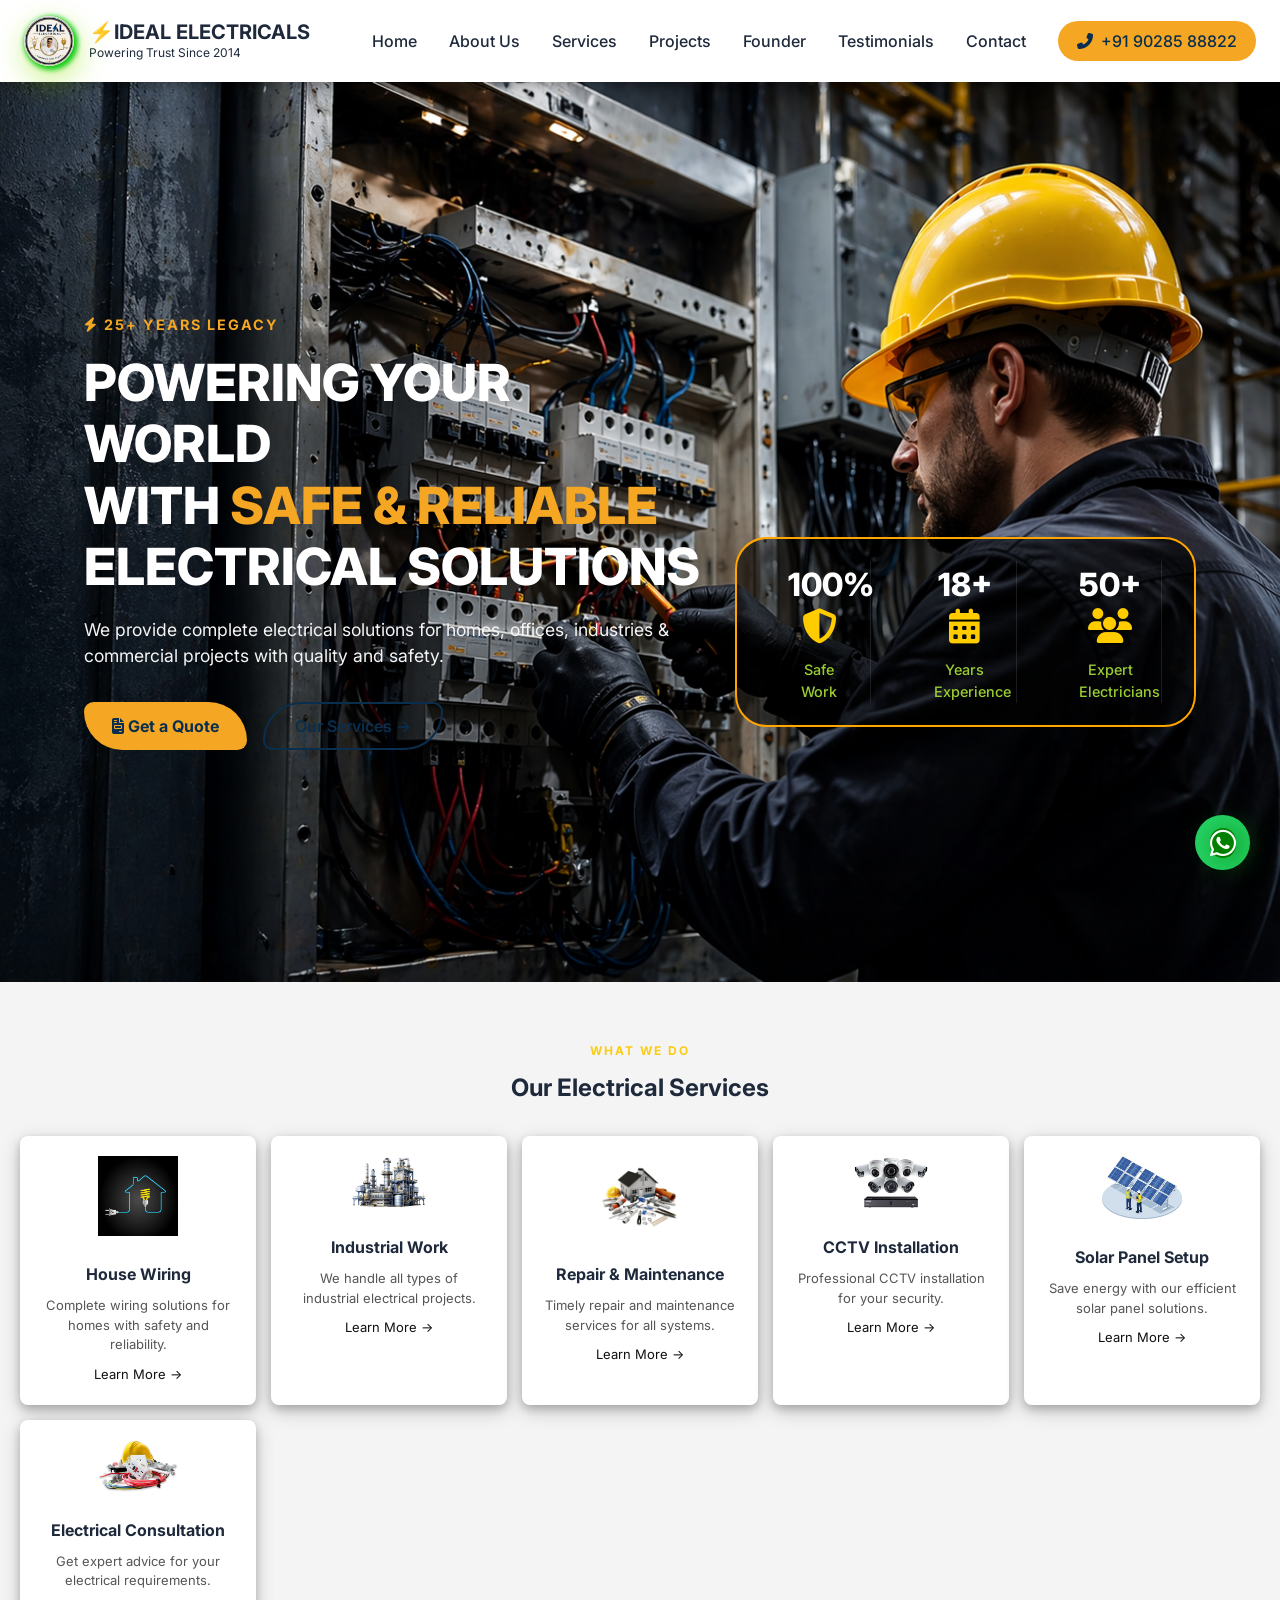
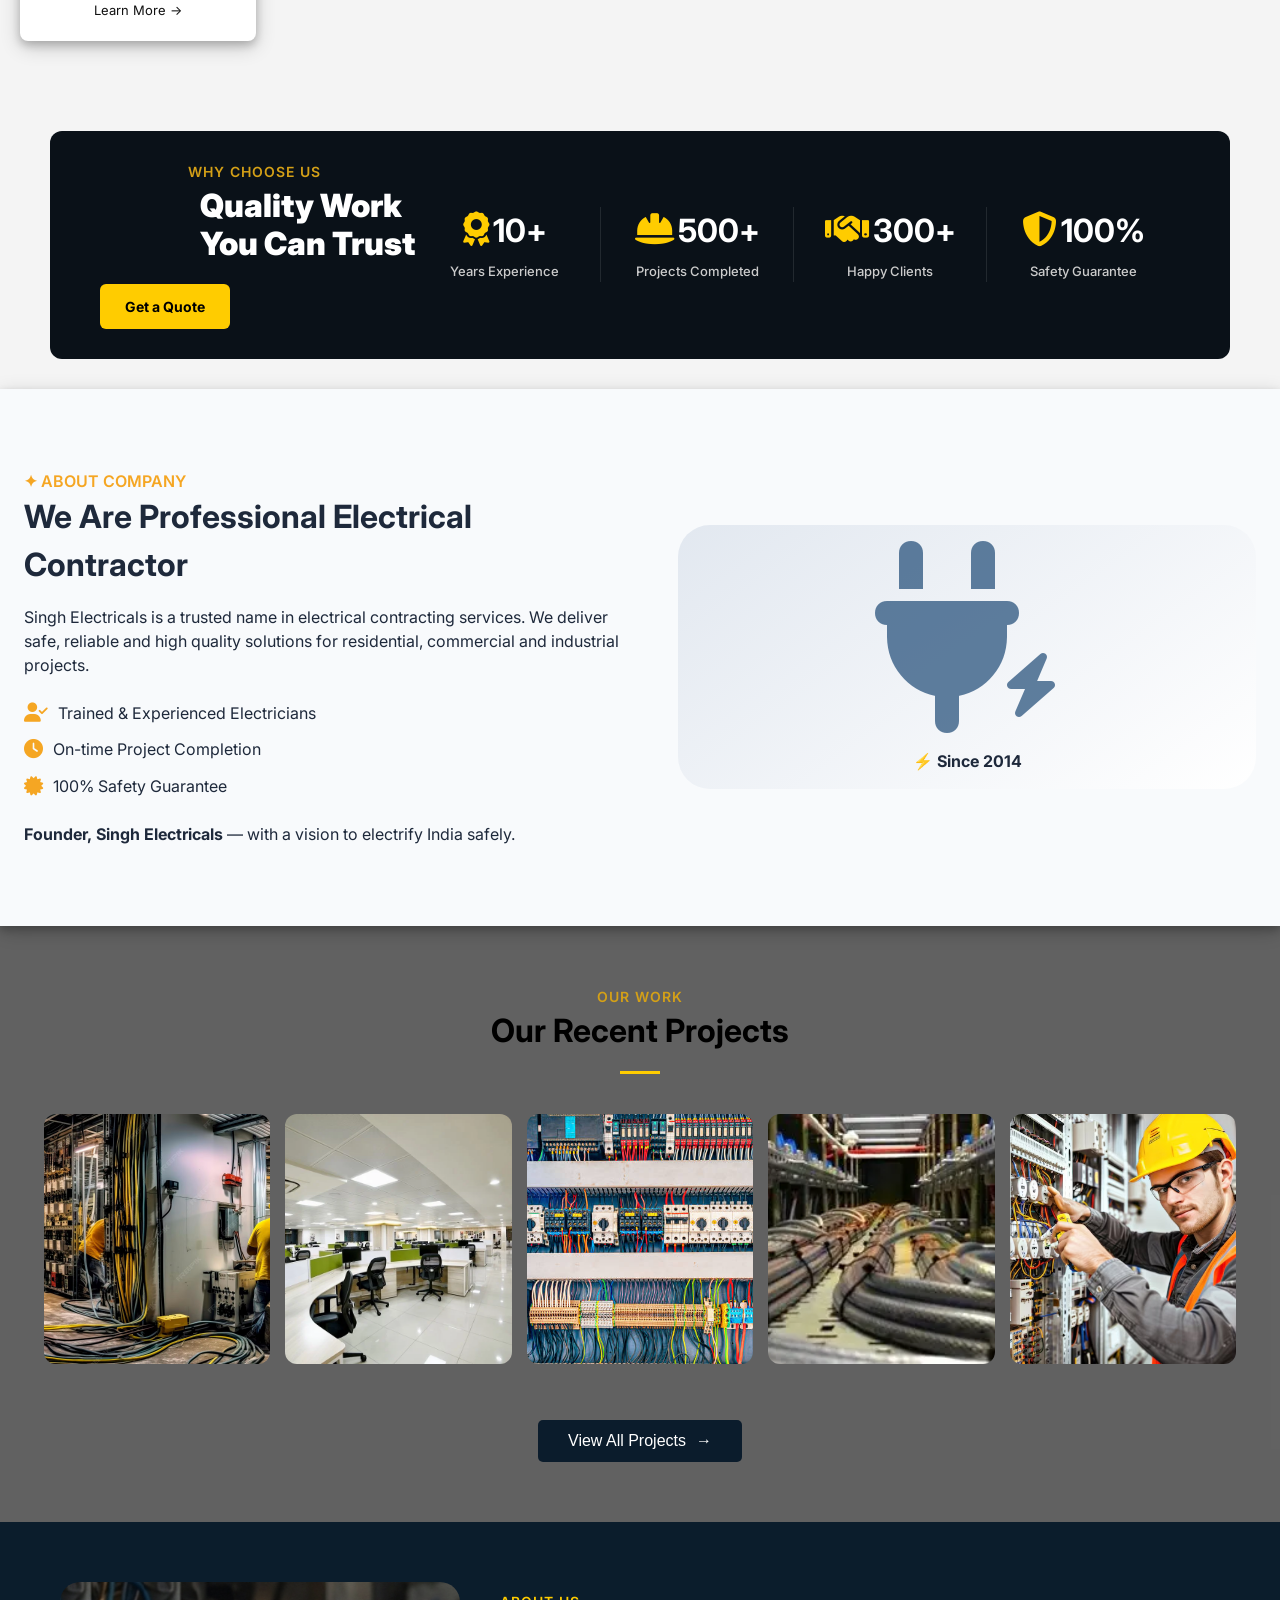
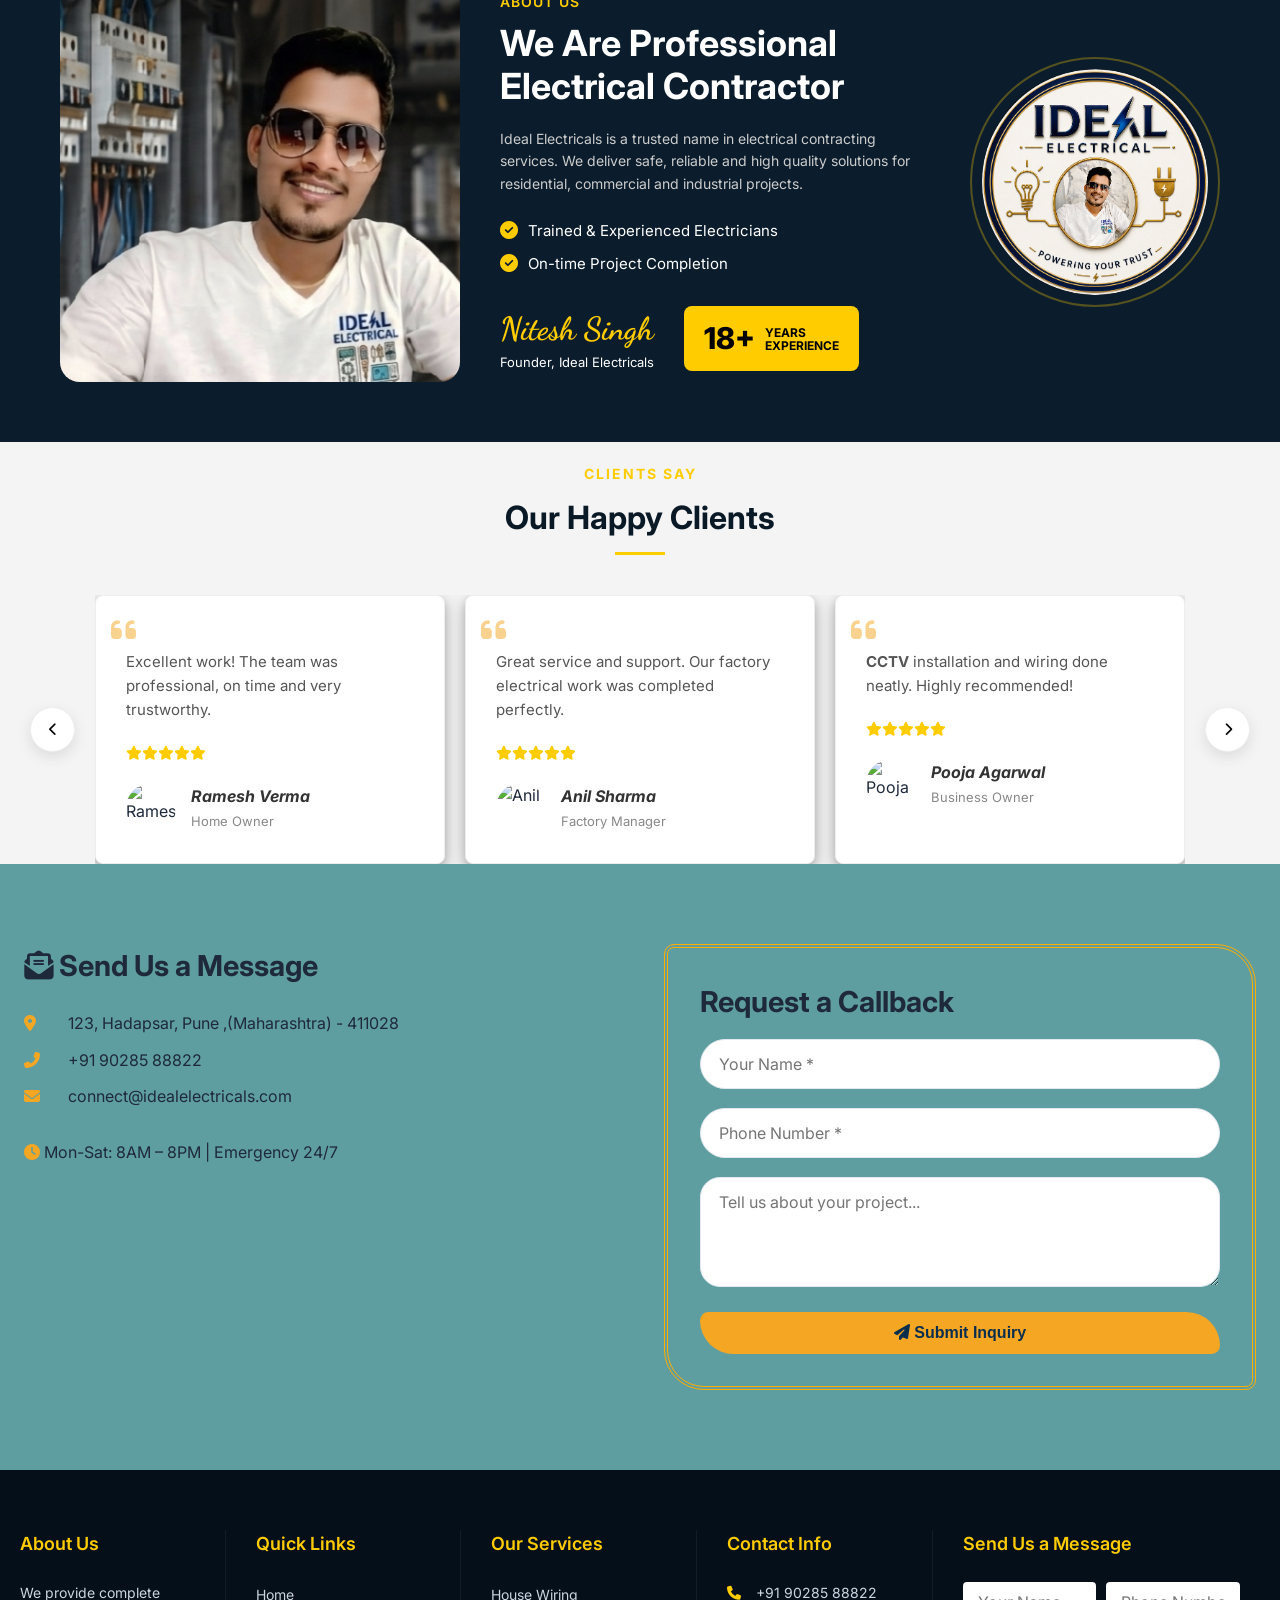
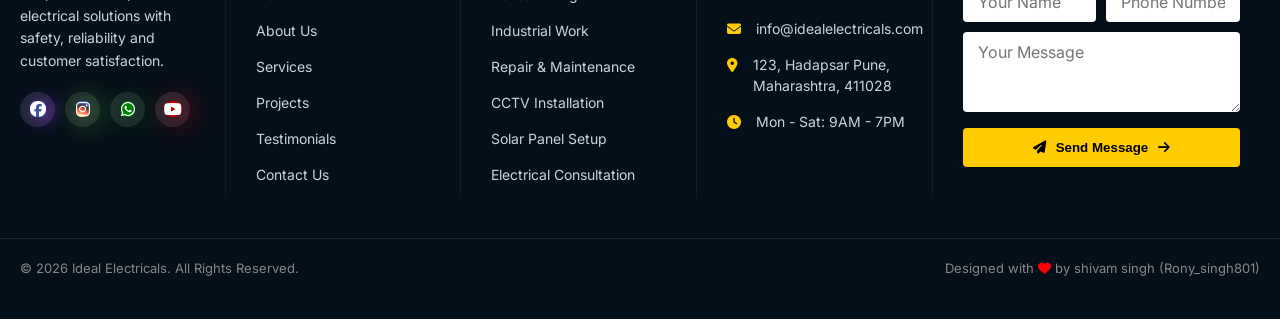
==== index.html @ 525adeb5 "IDEAL ELECTRICALS Safe & Reliable Power Solutions" ====
<!DOCTYPE html>
<html lang="en">

    <head>
        <meta charset="UTF-8">
        <meta name="viewport" content="width=device-width, initial-scale=1.0, viewport-fit=cover">
        <title>IDEAL ELECTRICALS | Safe & Reliable Power Solutions</title>
        <!-- Google Fonts + Font Awesome 6 -->
        <link rel="icon" href="image/ideal logo.png" type="image/png ">
        <link rel="preconnect" href="https://fonts.googleapis.com">
        <link rel="preconnect" href="https://fonts.gstatic.com" crossorigin>
        <link href="https://fonts.googleapis.com/css2?family=Poppins:wght@300;400;600;700&family=Dancing+Script:wght@700&display=swap" rel="stylesheet">
        <link rel="stylesheet" href="https://cdnjs.cloudflare.com/ajax/libs/font-awesome/6.0.0/css/all.min.css">
        <link rel="stylesheet" href="https://cdnjs.cloudflare.com/ajax/libs/font-awesome/4.7.0/css/font-awesome.min.css">
        <link href="https://fonts.googleapis.com/css2?family=Inter:opsz,wght@14..32,300;14..32,400;14..32,500;14..32,600;14..32,700;14..32,800&display=swap" rel="stylesheet">
        <link rel="stylesheet" href="https://cdnjs.cloudflare.com/ajax/libs/font-awesome/6.0.0-beta3/css/all.min.css">
        <link rel="stylesheet" href="https://cdnjs.cloudflare.com/ajax/libs/font-awesome/6.4.0/css/all.min.css">
        <link rel="stylesheet" href="https://cdnjs.cloudflare.com/ajax/libs/font-awesome/4.7.0/css/font-awesome.min.css">
        <link rel="stylesheet" href="style.css">

    </head>

    <body>
        <!-- Navbar -->
        <nav class="navbar">
            <div class="container nav-container">
                <div class="logo">
                    <img src="image/ideal logo.png" alt="Logo" class="logo-img">
                    <div class="logo-text">
                        <h1>⚡IDEAL ELECTRICALS</h1>
                        <span>Powering Trust Since 2014</span>
                    </div>
                </div>

                <div class="menu-icon" id="menuToggle">
                    <i class="fas fa-bars"></i>
                </div>

                <div class="nav-links" id="navLinks">
                    <a href="#home">Home</a>
                    <a href="#about">About Us</a>
                    <a href="#services">Services</a>
                    <a href="#projects">Projects</a>
                    <a href="#founder">Founder</a>
                    <a href="#testimonials">Testimonials</a>
                    <a href="#contact">Contact</a>
                    <a href="tel:+919028588822" class="call-now"><i class="fas fa-phone-alt"></i> +91 90285 88822</a>
                </div>
            </div>
        </nav>
        <!-- Hero Section -->


        <section id="home" class="hero ">
            <div class="container hero-grid ">
                <div class="hero-content ">
                    <div class="hero-badge "><i class="fas fa-bolt "></i> 25+ YEARS LEGACY</div>
                    <h1>POWERING YOUR WORLD <br> WITH <span class="highlight ">SAFE & RELIABLE</span> ELECTRICAL SOLUTIONS</h1>
                    <p>We provide complete electrical solutions for homes, offices, industries & commercial projects with quality and safety.</p>
                    <div class="btn-group ">
                        <a href="#contact " class="btn-gold "><i class="fas fa-file-invoice "></i> Get a Quote</a>
                        <a href="#services " class="btn-outline ">Our Services →</a>
                    </div>
                </div>
                <div class="stats-row ">
                    <div class="stat-item ">
                        <div class="stat-number ">100%</div>
                        <div class="stat-label "><i class="fas fa-shield-alt "></i> Safe Work</div>
                    </div>
                    <div class="stat-item ">
                        <div class="stat-number ">18+</div>
                        <div class="stat-label "><i class="fas fa-calendar-alt "></i> Years Experience</div>
                    </div>
                    <div class="stat-item ">
                        <div class="stat-number ">50+</div>
                        <div class="stat-label "><i class="fa fa-group "></i> Expert Electricians</div>
                    </div>
                </div>
            </div>
        </section>



        <!-- Services Section -->
        <section class="services" id="services">

            <p class="tag ">WHAT WE DO</p>
            <h2>Our Electrical Services</h2>

            <div class="cards ">

                <div class="card ">
                    <img src="image/home wiring.png " ">
                <h3>House Wiring</h3>
                <p>Complete wiring solutions for homes with safety and reliability.</p>
                <a href="# ">Learn More →</a>
            </div>

            <div class="card ">
                <img src="image/indsrtial.png ">
                <h3>Industrial Work</h3>
                <p>We handle all types of industrial electrical projects.</p>
                <a href="# ">Learn More →</a>
            </div>

            <div class="card ">
                <img src="image/Repair & Maintenance.png ">
                <h3>Repair & Maintenance</h3>
                <p>Timely repair and maintenance services for all systems.</p>
                <a href="# ">Learn More →</a>
            </div>

            <div class="card ">
                <img src="image/CCTV.png ">
                <h3>CCTV Installation</h3>
                <p>Professional CCTV installation for your security.</p>
                <a href="# ">Learn More →</a>
            </div>

            <div class="card ">
                <img src="image/solar pannel.png ">
                <h3>Solar Panel Setup</h3>
                <p>Save energy with our efficient solar panel solutions.</p>
                <a href="# ">Learn More →</a>
            </div>

            <div class="card ">
                <img src="image/electrical.png ">
                <h3>Electrical Consultation</h3>
                <p>Get expert advice for your electrical requirements.</p>
                <a href="# ">Learn More →</a>
            </div>

        </div>

    </section>

    <!-- STATS SECTION -->
    <section class="stats-container ">
    <div class="stats-header ">
        <p class="sub-heading ">WHY CHOOSE US</p>
        <h2 class="main-headingg ">Quality Work<br>You Can Trust</h2>
        <a href="# " class="btn-quote ">Get a Quote</a>
    </div>

    <div class="stats-grid ">
        <div class="stat-item ">
            <i class="fa-solid fa-award "></i>
                        <h3 class="counter " data-target="10 ">18</h3><span>+</span>
                        <p>Years Experience</p>
                    </div>

                    <div class="stat-item ">
                        <i class="fa-solid fa-hard-hat "></i>
                        <h3 class="counter " data-target="500 ">500</h3><span>+</span>
                        <p>Projects Completed</p>
                    </div>

                    <div class="stat-item ">
                        <i class="fa-solid fa-handshake "></i>
                        <h3 class="counter " data-target="300 ">300</h3><span>+</span>
                        <p>Happy Clients</p>
                    </div>

                    <div class="stat-item border-none ">
                        <i class="fa-solid fa-shield-halved "></i>
                        <h3 class="counter " data-target="100 ">100</h3><span>%</span>
                        <p>Safety Guarantee</p>
                    </div>
                </div>
    </section>


    <!-- About Section -->

         <section class="about-section" id="about">
        <div class="container about-grid ">
            <div class="about-content ">
                <span style="color: var(--accent-gold); font-weight: 600; ">✦ ABOUT COMPANY</span>
                <h2>We Are Professional Electrical Contractor</h2>
                <p>Singh Electricals is a trusted name in electrical contracting services. We deliver safe, reliable and high quality solutions for residential, commercial and industrial projects.</p>
                <ul class="about-features ">
                    <li><i class="fas fa-user-check "></i> Trained & Experienced Electricians</li>
                    <li><i class="fas fa-clock "></i> On-time Project Completion</li>
                    <li><i class="fas fa-certificate "></i> 100% Safety Guarantee</li>
                </ul>
                <p><strong>Founder, Singh Electricals</strong> — with a vision to electrify India safely.</p>
            </div>
            <div class="about-img ">
                <i class="fas fa-plug "></i>
                <i class="fas fa-bolt " style="font-size: 4rem; margin-left: -20px; "></i>
                <div style="margin-top: 1rem; font-weight: bold; ">⚡ Since 2014</div>
            </div>
        </div>
    </section>




     <!--projects Section -->
                
            <section class="projects-section" id="projects">
        <div class="container ">
            <p class="sub-heading ">OUR WORK</p>
            <h2 class="main-heading ">Our Recent Projects</h2>
            <div class="yellow-line "></div>

            <div class="projects-grid ">
                <div class="project-card ">
                    <img src="image/electric work.jpg " alt="Electrical Work 1 ">
                </div>
                <div class="project-card ">
                    <img src="image/interior.jpg " alt="Interior Lighting ">
                </div>
                <div class="project-card ">
                    <img src="image/Control Panels.jpg " alt="Control Panels ">
                </div>
                <div class="project-card ">
                    <img src="image/Industrial.jpg " Industrial Wiring ">
                </div>
                <div class="project-card ">
                    <img src="image/Electrician at Work.jpg " alt="Electrician at Work ">
                </div>

            </div>

            <div class="button-container">
                <button class="view-all-btn ">View All Projects <span>&rarr;</span></button>
            </div>
            </div>
        </section>


        <!-- founder section -->

        <section class="founder-section" id="founder">
            <div class="container-founder">

                <div class="founder-image">
                    <img src="image/founder.jpeg" alt="Nitesh Singh">
                </div>

                <div class="founder-content">
                    <p class="section-tag">ABOUT US</p>
                    <h1>We Are Professional <br> <span>Electrical Contractor</span></h1>
                    <p class="description">
                        Ideal Electricals is a trusted name in electrical contracting services. We deliver safe, reliable and high quality solutions for residential, commercial and industrial projects.
                    </p>
                    <ul class="features-founder">
                        <li><i class="fas fa-check-circle"></i> Trained & Experienced Electricians</li>
                        <li><i class="fas fa-check-circle"></i> On-time Project Completion</li>
                    </ul>

                    <div class="founder-info">
                        <div class="signature-box">
                            <h2 class="signature">Nitesh Singh</h2>
                            <p>Founder, Ideal Electricals</p>
                        </div>
                        <div class="experience-badge">
                            <span class="exp-num">18+</span>
                            <span class="exp-text">Years <br> Experience</span>
                        </div>
                    </div>
                </div>

                <div class="founder-logo-area">
                    <div class="circular-logo-container">
                        <img src="image/ideal logo.png" alt="Ideal Electrical Logo">
                    </div>
                </div>

            </div>
        </section>


        <!-- testimonial-section -->

        <section class="testimonials-section" id="testimonials">
            <div class="header">
                <p class="sub-title"><br>CLIENTS SAY</p>
                <h2>Our Happy Clients</h2>
                <div class="underline"></div>
            </div>

            <div class="slider-wrapper">
                <button class="nav-btn prev-btn"><i class="fa-solid fa-chevron-left"></i></button>

                <div class="testimonial-container">
                    <div class="testimonial-card">
                        <i class="fa-solid fa-quote-left quote-icon"></i>
                        <p class="feedback"><br>Excellent work! The team was professional, on time and very trustworthy.</p>
                        <div class="stars">
                            <i class="fa-solid fa-star"></i><i class="fa-solid fa-star"></i><i class="fa-solid fa-star"></i><i class="fa-solid fa-star"></i><i class="fa-solid fa-star"></i>
                        </div>
                        <div class="client-info">
                            <img src="https://i.pravatar.cc/150?u=ramesh" alt="Ramesh">
                            <div>
                                <h4><em>Ramesh Verma</em></h4>
                                <span>Home Owner</span>
                            </div>
                        </div>
                    </div>

                    <div class="testimonial-card active">
                        <i class="fa-solid fa-quote-left quote-icon"></i>
                        <p class="feedback"><br>Great service and support. Our factory electrical work was completed perfectly.</p>
                        <div class="stars">
                            <i class="fa-solid fa-star"></i><i class="fa-solid fa-star"></i><i class="fa-solid fa-star"></i><i class="fa-solid fa-star"></i><i class="fa-solid fa-star"></i>
                        </div>
                        <div class="client-info">
                            <img src="https://i.pravatar.cc/150?u=anil" alt="Anil">
                            <div>
                                <h4><em>Anil Sharma</em></h4>
                                <span>Factory Manager</span>
                            </div>
                        </div>
                    </div>

                    <div class="testimonial-card">
                        <i class="fa-solid fa-quote-left quote-icon"></i>
                        <p class="feedback"><br><strong>CCTV</strong> installation and wiring done neatly. Highly recommended!</p>
                        <div class="stars">
                            <i class="fa-solid fa-star"></i><i class="fa-solid fa-star"></i><i class="fa-solid fa-star"></i><i class="fa-solid fa-star"></i><i class="fa-solid fa-star"></i>
                        </div>
                        <div class="client-info">
                            <img src="https://i.pravatar.cc/150?u=pooja" alt="Pooja">
                            <div>
                                <h4><em>Pooja Agarwal</em></h4>
                                <span>Business Owner</span>
                            </div>
                        </div>
                    </div>
                </div>

                <button class="nav-btn next-btn"><i class="fa-solid fa-chevron-right"></i></button>
            </div>
        </section>

        <!-- Contact Section -->
        <section class="contact-section " id="contact">
            <div class="container contact-grid ">
                <div class="contact-info ">
                    <h3><i class="fas fa-envelope-open-text "></i> Send Us a Message</h3>
                    <div class="contact-detail ">
                        <p><i class="fas fa-map-marker-alt "></i> 123, Hadapsar, Pune ,(Maharashtra) - 411028</p>
                        <p><i class="fas fa-phone-alt "></i> +91 90285 88822</p>
                        <p><i class="fas fa-envelope "></i> connect@idealelectricals.com</p>
                    </div>
                    <div style="margin-top: 2rem; ">
                        <i class="fas fa-clock " style="color: var(--accent-gold); "></i> Mon-Sat: 8AM – 8PM | Emergency 24/7
                    </div>
                </div>
                <div class="contact-form ">
                    <h3>Request a Callback</h3>
                    <form id="contactForm ">
                        <div class="form-group "><input type="text " id="name " placeholder="Your Name * " required></div>
                        <div class="form-group "><input type="tel " id="phone " placeholder="Phone Number * " required></div>
                        <div class="form-group "><textarea rows="4 " id="message " placeholder="Tell us about your project... "></textarea></div>
                        <button type="submit " class="btn-gold " style="width: 100%; "><i class="fas fa-paper-plane "></i> Submit Inquiry</button>
                    </form>
                </div>
            </div>
        </section>

        <!-- Footer -->
        <footer class="footer-section">
            <div class="footer-container">
                <div class="footer-col">
                    <h3>About Us</h3>
                    <p>We provide complete electrical solutions with safety, reliability and customer satisfaction.</p>
                    <div class="social-icons">
                        <a href="#"><i class="fab fa-facebook-f"></i></a>
                        <a href="#"><i class="fab fa-instagram"></i></a>
                        <a href="#"><i class="fab fa-whatsapp"></i></a>
                        <a href="#"><i class="fab fa-youtube"></i></a>
                    </div>
                </div>

                <div class="footer-col">
                    <h3>Quick Links</h3>
                    <ul>
                        <li><a href="#home">Home</a></li>
                        <li><a href="#about">About Us</a></li>
                        <li><a href="#services">Services</a></li>
                        <li><a href="#projects">Projects</a></li>
                        <li><a href="#testimonials">Testimonials</a></li>
                        <li><a href="#contact">Contact Us</a></li>
                    </ul>
                </div>

                <div class="footer-col">
                    <h3>Our Services</h3>
                    <ul>
                        <li><a href="#">House Wiring</a></li>
                        <li><a href="#">Industrial Work</a></li>
                        <li><a href="#">Repair & Maintenance</a></li>
                        <li><a href="#">CCTV Installation</a></li>
                        <li><a href="#">Solar Panel Setup</a></li>
                        <li><a href="#">Electrical Consultation</a></li>
                    </ul>
                </div>

                <div class="footer-col">
                    <h3>Contact Info</h3>
                    <div class="contact-item">
                        <i class="fas fa-phone"></i>
                        <span>+91 90285 88822</span>
                    </div>
                    <div class="contact-item">
                        <i class="fas fa-envelope"></i>
                        <span>info@idealelectricals.com</span>
                    </div>
                    <div class="contact-item">
                        <i class="fas fa-map-marker-alt"></i>
                        <span>123, Hadapsar Pune, Maharashtra, 411028 </span>
                    </div>
                    <div class="contact-item">
                        <i class="fas fa-clock"></i>
                        <span>Mon - Sat: 9AM - 7PM</span>
                    </div>
                </div>

                <div class="footer-col">
                    <h3>Send Us a Message</h3>
                    <form class="footer-form">
                        <div class="form-group">
                            <input type="text" placeholder="Your Name" required>
                            <input type="text" placeholder="Phone Number" required>
                        </div>
                        <textarea placeholder="Your Message" rows="3"></textarea>
                        <button type="submit" class="send-btn">
                    <i class="fas fa-paper-plane"></i> Send Message <i class="fas fa-arrow-right"></i>
                </button>
                    </form>
                </div>
            </div>

            <div class="footer-bottom">
                <p>© 2026 Ideal Electricals. All Rights Reserved.</p>
                <p>Designed with <i class="fas fa-heart" style="color: red;"></i> by shivam singh (Rony_singh801)</p>
            </div>

            <a href="https://wa.me/+919028588822" class="whatsapp-float" target="_blank">
                <i class="fab fa-whatsapp"></i>
            </a>
        </footer>



        <!-- JavaScript for mobile menu + form handling -->
        <script src="ideal.js"></script>
    </body>


    </html>
---- style.css ----
* {
    margin: 0;
    padding: 0;
    box-sizing: border-box;
}

body {
    font-family: 'Inter', sans-serif;
    background-color: #f4f4f4;
    color: #1e293b;
    scroll-behavior: smooth;
    line-height: 1.5;
}

 :root {
    --primary-dark: #0a2e4d;
    --primary-blue: #1e4a76;
    --accent-gold: #f5a623;
    --accent-orange: #f39c12;
    --gray-light: #f8fafc;
    --gray-border: #e2e8f0;
    --shadow-sm: 0 10px 25px -5px rgba(0, 0, 0, 0.05), 0 8px 10px -6px rgba(0, 0, 0, 0.02);
    --shadow-md: 0 20px 25px -12px rgba(0, 0, 0, 0.08);
    --transition: all 0.3s ease;
}

.container {
    max-width: 1280px;
    margin: 0 auto;
    padding: 0 24px;
}


/* header / navbar */

.navbar {
    background: white;
    position: sticky;
    top: 0;
    z-index: 100;
    box-shadow: 0 4px 8px 0 rgba(0, 0, 0, 0.2), 0 6px 20px 0 rgba(0, 0, 0, 0.19);
    padding: 1rem 0;
}

.nav-container {
    display: flex;
    justify-content: space-between;
    align-items: center;
    flex-wrap: wrap;
}


/* Mobile adjustments */

@media (max-width: 768px) {
    .nav-links {
        display: none;
        /* Default mein menu chhupa rahega */
        flex-direction: column;
        position: absolute;
        top: 70px;
        left: 0;
        width: 100%;
        background-color: white;
        padding: 20px;
        box-shadow: 0 5px 10px rgba(0, 0, 0, 0.1);
    }
    /* Jab JS se 'active' class add hogi tab menu dikhega */
    .nav-links.active {
        display: flex;
    }
    .menu-icon {
        display: block;
        font-size: 24px;
        cursor: pointer;
        color: #0a1926;
    }
}


/* Logo container ko flexbox banayenge taaki image aur text side-by-side rahein */

.logo {
    display: flex;
    align-items: center;
    /* Vertical alignment center ke liye */
    gap: 15px;
    /* Image aur text ke beech thodi jagah */
}


/* Logo image ka style */

.logo-img {
    height: 50px;
    /* Navbar ke hisaab se height adjust karein */
    width: auto;
    /* Width apne aap adjust ho jayegi ratio ke hisaab se */
    border-radius: 50%;
    /* Image gol dikhegi */
    object-fit: cover;
    /* Image cut na ho */
    border: 1px solid #ddd;
    /* Halka border agar image light background par hai */
}


/* Puraane logo text container ka style taaki font issues na hon */

.logo-text {
    display: flex;
    flex-direction: column;
    /* H1 upar aur SPAN niche */
    justify-content: center;
}


/* Puraane HTML se spacing issues the, unhe theek karne ke liye */

.logo h1 {
    margin: 0;
    font-size: 20px;
    /* Agar bada lage toh kam karein */
    line-height: 1.2;
}

.logo span {
    margin: 0;
    font-size: 12px;
}

.logo img {
    cursor: pointer;
    transition: all 1s ease-out .2s;
    font-size: 100px;
    filter: drop-shadow(1px 10px 15px rgba(151, 227, 8, 0.486));
    box-shadow: 2px 2px 5px 2px #10cd13;
    animation: animate 3s linear infinite;
    animation-delay: 3s;
}

@keyframes animate {
    from {
        filter: hue-rotate(0deg);
    }
    to {
        filter: hue-rotate(360deg);
    }
}

.logo img:hover {
    background-color: yellow;
    transform: scale(2);
    border-radius: 30%;
}


/*
.logo h1 {
    font-size: 1.7rem;
    font-weight: 800;
    background: linear-gradient(135deg, #0a2e4d 0%, #1e4a76 100%);
    background-clip: text;
    -webkit-background-clip: text;
    color: transparent;
    letter-spacing: -0.5px;
}

.logo span {
    font-size: 0.9rem;
    font-weight: 500;
    color: var(--accent-gold);
    display: block;
    line-height: 1.2;
}
*/

.nav-links {
    display: flex;
    gap: 2rem;
    align-items: center;
}

.nav-links a {
    text-decoration: none;
    font-weight: 500;
    color: #1e293b;
    transition: var(--transition);
    font-size: 1rem;
}

.nav-links a:hover,
.nav-links a.active {
    color: var(--accent-gold);
}

.call-now {
    background: var(--accent-gold);
    padding: 0.5rem 1.2rem;
    border-radius: 40px;
    color: #0a2e4d !important;
    font-weight: 700;
    display: flex;
    align-items: center;
    gap: 8px;
}

.call-now i {
    font-size: 1rem;
}

.call-now:hover {
    background: #e69500;
    color: white !important;
}

.menu-icon {
    display: none;
    font-size: 1.8rem;
    cursor: pointer;
    color: var(--primary-dark);
}


/* buttons */

.btn-gold {
    background: var(--accent-gold);
    color: #0a2e4d;
    font-weight: 700;
    padding: 12px 28px;
    border-radius: 10px 40px;
    display: inline-block;
    text-decoration: none;
    transition: var(--transition);
    border: none;
    cursor: pointer;
    font-size: 1rem;
}

.btn-gold:hover {
    background: #e69500;
    transform: translateY(-2px);
    box-shadow: 0 8px 20px rgba(245, 166, 35, 0.3);
}

.btn-outline {
    background: transparent;
    border: 2px solid var(--primary-dark);
    color: var(--primary-dark);
    padding: 10px 26px;
    border-radius: 40px 10px;
    width: 180px;
    display: inline-block;
    text-align: center;
    font-weight: 600;
    text-decoration: none;
    transition: var(--transition);
}

.btn-outline:hover {
    background: var(--primary-dark);
    color: white;
    transform: translateY(-2px);
    box-shadow: 0 8px 20px rgba(245, 166, 35, 0.3);
}


/* hero */

.hero {
    padding: 4rem 0 3rem;
    height: 100vh;
    background: url(image/hero.png);
    background-size: cover;
    background-position: center;
    display: flex;
    align-items: center;
    justify-content: space-between;
    padding: 0 60px;
    color: white;
}

.hero-grid {
    display: flex;
    flex-wrap: wrap;
    align-items: center;
    gap: 2rem;
}

.hero-content {
    flex: 1.2;
}

.hero-badge {
    color: var(--accent-gold);
    font-weight: 700;
    /*order: 2px solid;
    padding: 10px 26px;
    border-radius: 40px;
     width: 250px;*/
    text-transform: uppercase;
    letter-spacing: 2px;
    font-size: 0.9rem;
}

.hero-content h1 {
    font-size: 3.2rem;
    line-height: 1.2;
    font-weight: 800;
    margin: 1rem 0 1.2rem;
    color: white;
}

.highlight {
    color: var(--accent-gold);
}

.hero-content p {
    font-size: 1.1rem;
    color: whitesmoke;
    margin-bottom: 2rem;
}

.btn-group {
    display: flex;
    gap: 1rem;
    flex-wrap: wrap;
}

.stats-row {
    flex: 0.8;
    display: flex;
    flex-wrap: wrap;
    gap: 1.5rem;
    background: rgba(0, 0, 0, 0.6);
    border: 2px solid orange;
    padding: 1.4rem;
    border-radius: 32px;
    box-shadow: var(--shadow-md);
    justify-content: space-around;
    margin-top: 200px;
}

.stat-item {
    text-align: center;
    min-width: 100px;
}

.stat-number {
    font-size: 2rem;
    font-weight: 800;
    color: white;
}

.stat-label {
    font-size: 0.9rem;
    font-weight: 500;
    color: yellowgreen;
}


/* --- Tablet View (Max 1024px) --- */

@media (max-width: 1024px) {
    .hero-grid {
        flex-direction: column;
        /* Content aur Stats ek ke niche ek */
        text-align: center;
    }
    .hero {
        height: auto;
        padding: 100px 20px;
    }
    .btn-group {
        justify-content: center;
    }
    .stats-row {
        margin-top: 40px;
        width: 100%;
        max-width: 600px;
    }
}


/* --- Mobile View (Max 768px) --- */

@media (max-width: 768px) {
    .hero-content h1 {
        font-size: 1.8rem;
    }
    .stats-row {
        grid-template-columns: repeat(2, 1fr);
        /* 2 columns on mobile */
        padding: 1.5rem;
    }
}


/* --- Small Mobile (Max 480px) --- */

@media (max-width: 480px) {
    .stats-row {
        grid-template-columns: 1fr;
        /* Sab kuch ek ke niche ek */
    }
    .hero-badge {
        font-size: 0.8rem;
    }
    .btn-gold,
    .btn-outline {
        width: 100%;
        /* Full width buttons for easy clicking */
        text-align: center;
    }
}


/* SERVICES HEADING */

.services {
    text-align: center;
    padding: 60px 20px;
}

.tag {
    color: #facc15;
    font-size: 12px;
    letter-spacing: 2px;
    font-weight: bold;
}

.services h2 {
    margin: 10px 0 30px;
}


/* CARDS */

.cards {
    display: grid;
    grid-template-columns: repeat(auto-fit, minmax(200px, 1fr));
    gap: 15px;
}

.card {
    background: #fff;
    padding: 20px;
    border-radius: 8px;
    transition: 0.3s;
    box-shadow: 0 4px 8px 0 rgba(0, 0, 0, 0.2), 0 6px 20px 0 rgba(0, 0, 0, 0.19);
}

.card img {
    width: 80px;
    margin-bottom: 10px;
}

.card h3 {
    margin: 10px 0;
    font-size: 16px;
}

.card p {
    font-size: 13px;
    color: #555;
}

.card a {
    display: inline-block;
    margin-top: 10px;
    font-size: 13px;
    text-decoration: none;
    color: #111;
}

.card:hover {
    transform: translateY(-5px);
}


/* STATS */

.stats-container {
    background-color: #0a1118;
    /* Dark Navy Background */
    color: white;
    padding: 30px 50px;
    margin: 30px 50px;
    border-radius: 12px;
    display: flex;
    align-items: center;
    justify-content: space-between;
}


/* Left Section */

.stats-header {
    flex: 1;
}

.sub-heading {
    color: #ffcc00;
    font-size: 14px;
    font-weight: bold;
    letter-spacing: 1px;
    margin-bottom: 10px;
    text-align: center;
}

.main-heading {
    font-size: 28px;
    line-height: 1.2;
    margin-bottom: 20px;
    text-align: center;
}


/* --- Desktop & Laptop (Default) --- */

.main-headingg {
    line-height: 1.2;
    margin-bottom: 20px;
    font-size: 32px;
    color: white;
    font-weight: 900;
    position: relative;
    left: 100px;
    text-align: left;
}


/* --- Tablet View (Max 1024px) --- */

@media (max-width: 1024px) {
    .main-headingg {
        font-size: 36px;
        left: 50px;
    }
}


/* --- Mobile View (Max 768px) --- */

@media (max-width: 768px) {
    .main-headingg {
        font-size: 28px;
        /* Mobile par font chota */
        left: 0;
        /* Mobile par left 100px hata dein, varna text cut jayega */
        text-align: center;
        /* Mobile par center alignment zyada achha lagta hai */
        margin: 0 auto 20px;
        padding: 0 15px;
        /* Side se thodi jagah */
    }
}


/* --- Small Mobile (Max 480px) --- */

@media (max-width: 480px) {
    .main-headingg {
        font-size: 24px;
        line-height: 1.3;
    }
}

.btn-quote {
    display: inline-block;
    background-color: #ffcc00;
    color: #000;
    padding: 12px 25px;
    text-decoration: none;
    font-weight: bold;
    border-radius: 6px;
    font-size: 14px;
    transition: 0.3s;
}

.btn-quote:hover {
    background-color: #e6b800;
    transform: translateY(-2px);
    box-shadow: 0 8px 20px rgba(245, 166, 35, 0.3);
}


/* Right Section */

.stats-grid {
    display: flex;
    flex: 2.5;
    justify-content: space-around;
}

.stat-item {
    text-align: center;
    padding: 0 20px;
    border-right: 1px solid rgba(255, 255, 255, 0.1);
    /* Vertical Dividers */
    width: 25%;
}

.stat-item.border-none {
    border-right: none;
}

.stat-item i {
    color: #ffcc00;
    font-size: 35px;
    margin-bottom: 15px;
}

.stat-item h3 {
    display: inline-block;
    font-size: 32px;
    margin-bottom: 5px;
}

.stat-item span {
    font-size: 32px;
    font-weight: bold;
}

.stat-item p {
    font-size: 13px;
    color: #ccc;
    font-weight: 500;
}


/* Mobile Responsive */

@media (max-width: 900px) {
    .stats-container {
        flex-direction: column;
        text-align: center;
    }
    .stats-grid {
        flex-direction: column;
        gap: 30px;
        margin-top: 40px;
    }
    .stat-item {
        border-right: none;
        width: 100%;
    }
}


/* about section */

.about-section {
    background: var(--gray-light);
    padding: 5rem 0;
    box-shadow: 0 4px 8px 0 rgba(0, 0, 0, 0.2), 0 6px 20px 0 rgba(0, 0, 0, 0.19);
}

.about-grid {
    display: flex;
    flex-wrap: wrap;
    gap: 3rem;
    align-items: center;
}

.about-content {
    flex: 1;
}

.about-content h2 {
    font-size: 2rem;
    margin-bottom: 1rem;
}

.about-features {
    margin: 1.5rem 0;
    list-style: none;
}

.about-features li {
    margin-bottom: 0.8rem;
    display: flex;
    align-items: center;
    gap: 10px;
}

.about-features i {
    color: var(--accent-gold);
    font-size: 1.2rem;
}

.about-img {
    flex: 0.9;
    background: linear-gradient(145deg, #e2e8f0, #ffffff);
    border-radius: 2rem;
    padding: 1rem;
    text-align: center;
}

.about-img i {
    font-size: 12rem;
    color: var(--primary-blue);
    opacity: 0.7;
}


/*  testimonials section */

.testimonial-section {
    text-align: center;
    max-width: 1200px;
    margin: 0 auto;
    position: relative;
}

.header .sub-title {
    color: #ffcc00;
    font-size: 14px;
    font-weight: bold;
    letter-spacing: 2px;
    text-align: center;
}

.header h2 {
    font-size: 32px;
    color: #0a1926;
    margin: 10px 0;
    text-align: center;
}

.underline {
    width: 50px;
    height: 3px;
    background-color: #ffcc00;
    margin: 0 auto 40px;
}

.slider-wrapper {
    display: flex;
    align-items: center;
    justify-content: center;
    gap: 20px;
}

.testimonial-container {
    display: flex;
    gap: 20px;
    overflow: hidden;
}

.testimonial-card {
    background: #fff;
    padding: 30px;
    border-radius: 8px;
    box-shadow: 0 4px 8px 0 rgba(0, 0, 0, 0.2), 0 6px 20px 0 rgba(0, 0, 0, 0.19);
    text-align: left;
    width: 350px;
    position: relative;
    border: 1px solid #eee;
}

.quote-icon {
    color: #fff9e6;
    /* Light yellow for big quote */
    font-size: 40px;
    position: absolute;
    top: 20px;
    left: 15px;
    z-index: 0;
}

.feedback {
    color: #555;
    font-size: 15px;
    line-height: 1.6;
    margin-bottom: 20px;
    position: relative;
    z-index: 1;
}

.stars {
    color: #ffcc00;
    font-size: 14px;
    margin-bottom: 20px;
}

.client-info {
    display: flex;
    align-items: center;
    gap: 15px;
}

.client-info img {
    width: 50px;
    height: 50px;
    border-radius: 50%;
    object-fit: cover;
}

.client-info h4 {
    font-size: 16px;
    color: #333;
}

.client-info span {
    font-size: 13px;
    color: #888;
}


/* Buttons */

.nav-btn {
    background: white;
    border: 1px solid #eee;
    width: 45px;
    height: 45px;
    border-radius: 50%;
    cursor: pointer;
    box-shadow: 0 5px 15px rgba(0, 0, 0, 0.1);
    transition: 0.3s;
}

.nav-btn:hover {
    background: #ffcc00;
    color: white;
}


/* projects + testimonials */

.projects-section {
    padding: 60px 20px;
    text-align: center;
    background: rgba(0, 0, 0, 0.6);
}

.sub-heading {
    color: #d4a017;
    /* Golden yellow color */
    font-weight: 600;
    font-size: 14px;
    letter-spacing: 1px;
    margin-bottom: 5px;
}

.main-heading {
    font-size: 32px;
    color: black;
    /* Dark blue/black */
    font-weight: 700;
}

.yellow-line {
    width: 40px;
    height: 3px;
    background-color: #ffcc00;
    margin: 10px auto 40px;
}


/* Flexbox for 5 images in a row */

.projects-grid {
    display: flex;
    justify-content: center;
    gap: 15px;
    flex-wrap: nowrap;
    overflow-x: auto;
    /* Mobile par scrollable rahega */
    padding-bottom: 20px;
}

.project-card {
    min-width: 200px;
    /* Minimum width for images */
    flex: 1;
}

.project-card img {
    width: 100%;
    height: 250px;
    /* Fixed height like in screenshot */
    object-fit: cover;
    border-radius: 12px;
    /* Smooth rounded corners */
    transition: transform 0.3s ease;
}

.project-card img:hover {
    transform: scale(1.03);
    /* Hover effect */
}

.button-container {
    margin-top: 30px;
}

.view-all-btn {
    background-color: #0b1c2c;
    /* Dark theme button */
    color: white;
    padding: 12px 30px;
    border: none;
    border-radius: 5px;
    font-size: 16px;
    cursor: pointer;
    display: inline-flex;
    align-items: center;
    gap: 10px;
    transition: background 0.3s ease;
}

.view-all-btn:hover {
    background-color: #1a2e44;
}


/* Mobile Responsiveness */

@media (max-width: 768px) {
    .projects-grid {
        flex-wrap: wrap;
    }
    .project-card {
        min-width: 45%;
    }
}

.testimonial-card {
    text-align: left;
}

.testimonial-card i.fa-quote-left {
    color: var(--accent-gold);
    font-size: 1.8rem;
    margin-bottom: 1rem;
    opacity: 0.5;
}

.client-name {
    font-weight: 800;
    margin-top: 1rem;
}

.client-title {
    font-size: 0.8rem;
    color: #5b6e8c;
}


/* --- Tablet View (Max 1024px) --- */

@media (max-width: 1024px) {
    .testimonial-container {
        flex-wrap: wrap;
        /* Cards niche shift hone lagenge */
        justify-content: center;
        gap: 15px;
    }
    .testimonial-card {
        width: 45%;
        /* Ek line mein 2 cards dikhenge */
    }
    .header h2 {
        font-size: 28px;
    }
}


/* --- Mobile View (Max 768px) --- */

@media (max-width: 768px) {
    .slider-wrapper {
        flex-direction: column;
        /* Buttons aur Cards upar-niche ho jayenge */
    }
    .nav-btn {
        display: none;
        /* Mobile par swipe hota hai, buttons hata sakte hain ya chote kar sakte hain */
    }
    .testimonial-container {
        flex-direction: column;
        /* Cards ek ke niche ek aayenge */
        align-items: center;
        width: 100%;
    }
    .testimonial-card {
        width: 90%;
        /* Card mobile screen ki puri width lega */
        padding: 20px;
    }
    .header h2 {
        font-size: 24px;
    }
    .testimonial-section {
        padding: 20px;
    }
}


/* --- Small Mobile View (Max 480px) --- */

@media (max-width: 480px) {
    .client-info img {
        width: 40px;
        height: 40px;
    }
    .client-info h4 {
        font-size: 14px;
    }
    .feedback {
        font-size: 14px;
    }
}


/* founder section */

:root {
    --dark-bg: #0b1522;
    /* Dark blue background */
    --yellow: #ffcc00;
    /* Yellow theme color */
    --text-white: #ffffff;
}

.founder-section {
    background: #0b1d2c;
    color: var(--text-white);
    padding: 60px 0;
    display: flex;
    align-items: center;
    overflow: hidden;
}

.container-founder {
    max-width: 1200px;
    margin: 0 auto;
    display: flex;
    align-items: center;
    gap: 40px;
    padding: 0 20px;
}


/* Left Image Styling */

.founder-image img {
    width: 400px;
    height: 400px;
    border-radius: 20px;
    box-shadow: #e6b800;
    object-fit: cover;
    display: block;
    filter: grayscale(20%);
}


/* Middle Content Styling */

.section-tag {
    color: var(--yellow);
    font-weight: 600;
    font-size: 14px;
    letter-spacing: 1px;
    margin-bottom: 10px;
}

.founder-content h1 {
    font-size: 36px;
    font-weight: 700;
    line-height: 1.2;
    margin-bottom: 20px;
}

.description {
    font-size: 14px;
    color: #cccccc;
    margin-bottom: 25px;
    line-height: 1.6;
}

.features-founder {
    list-style: none;
    margin-bottom: 30px;
}

.features-founder li {
    display: flex;
    align-items: center;
    gap: 10px;
    margin-bottom: 10px;
    font-size: 15px;
}

.features-founder i {
    color: var(--yellow);
    font-size: 18px;
}


/* Founder & Experience Section */

.founder-info {
    display: flex;
    align-items: center;
    gap: 30px;
}

.signature {
    font-family: 'Dancing Script', cursive;
    color: var(--yellow);
    font-size: 32px;
    margin-bottom: 0;
}

.signature-box p {
    font-size: 13px;
    color: #fff;
}

.experience-badge {
    background-color: var(--yellow);
    color: #000;
    padding: 10px 20px;
    border-radius: 8px;
    display: flex;
    align-items: center;
    gap: 10px;
}

.experience-badge:hover {
    background: #e69500;
    transform: translateY(-2px);
    box-shadow: 0 8px 20px rgba(245, 166, 35, 0.3);
}

.exp-num {
    font-size: 30px;
    font-weight: 800;
}

.exp-text {
    font-size: 12px;
    font-weight: 700;
    line-height: 1.1;
    text-transform: uppercase;
}


/* Right Side Logo Branding */

.founder-logo-area {
    flex: 1;
    display: flex;
    justify-content: center;
}

.circular-logo-container {
    width: 250px;
    height: 250px;
    border: 2px solid rgba(255, 204, 0, 0.3);
    border-radius: 50%;
    padding: 10px;
    display: flex;
    align-items: center;
    justify-content: center;
}

.circular-logo-container img {
    width: 100%;
    border-radius: 50%;
}


/* Mobile Responsive */

@media (max-width: 992px) {
    .container-founder {
        flex-direction: column;
        text-align: center;
    }
    .features-founder li {
        justify-content: center;
    }
    .founder-info {
        flex-direction: column;
        gap: 20px;
    }
}


/* contact form */

.contact-section {
    padding: 5rem 0;
    background-color: cadetblue;
}

.contact-form {
    border: double #ffae00 4px;
    border-radius: 10px 40px;
    margin: 0 auto;
    padding: 2rem;
    width: 100%;
}

.contact-grid {
    display: grid;
    grid-template-columns: repeat(auto-fit, minmax(280px, 1fr));
    gap: 3rem;
}

.contact-info h3,
.contact-form h3 {
    font-size: 1.8rem;
    margin-bottom: 1rem;
}

.contact-detail {
    margin: 1.5rem 0;
}

.contact-detail p {
    margin: 0.8rem 0;
    display: flex;
    align-items: center;
    gap: 12px;
}

.contact-detail i {
    width: 32px;
    color: var(--accent-gold);
}

.form-group {
    margin-bottom: 1.2rem;
}

input,
textarea {
    width: 100%;
    padding: 14px 18px;
    border: 1px solid var(--gray-border);
    border-radius: 28px;
    font-family: inherit;
    font-size: 1rem;
    transition: 0.2s;
}

textarea {
    border-radius: 20px;
    resize: vertical;
}

input:focus,
textarea:focus {
    outline: none;
    border-color: var(--accent-gold);
    box-shadow: 0 0 0 3px rgba(245, 166, 35, 0.2);
}


/* footer */

.footer-section {
    background-color: #050f1a;
    /* Very Dark Blue/Black */
    color: #ffffff;
    padding: 60px 0 20px;
}

.footer-container {
    max-width: 1300px;
    margin: 0 auto;
    display: flex;
    flex-wrap: wrap;
    justify-content: space-between;
    padding: 0 20px;
    gap: 30px;
}

.footer-col {
    flex: 1;
    min-width: 200px;
    border-right: 1px solid rgba(255, 255, 255, 0.05);
    /* Divider */
    padding-right: 20px;
}

.footer-col:last-child {
    border-right: none;
    flex: 1.5;
    /* Form column takes more space */
}

.footer-col h3 {
    color: #ffcc00;
    font-size: 18px;
    margin-bottom: 25px;
    font-weight: 600;
}

.footer-col p {
    font-size: 14px;
    line-height: 1.6;
    color: #cbd5e0;
}

.footer-col ul {
    list-style: none;
}

.footer-col ul li {
    margin-bottom: 12px;
}

.footer-col ul li a {
    color: #cbd5e0;
    text-decoration: none;
    font-size: 14px;
    transition: 0.3s;
}

.footer-col ul li a:hover {
    color: #ffcc00;
    padding-left: 5px;
}


/* Social Icons */

.fa-instagram {
    background: radial-gradient(circle at 30% 107%, #fdf497 0%, #fdf497 5%, #fd5949 45%, #d624 60%, #285aeb 90%);
    border-radius: 5px;
    color: white;
    box-shadow: 5px 2px 30px rgb(101, 226, 43);
}

.fa-youtube {
    background: #bb0000;
    color: white;
    border-radius: 20px;
    box-shadow: 5px 2px 30px red;
}

.fa-whatsapp {
    background: green;
    color: white;
    border-radius: 50px;
    box-shadow: 5px 2px 30px green;
}

.fa-facebook-f {
    background: #3B5998;
    color: white;
    border-radius: 5px;
    box-shadow: 5px 2px 18px blueviolet;
}

.social-icons {
    margin-top: 20px;
    display: flex;
    gap: 10px;
}

.social-icons a {
    width: 35px;
    height: 35px;
    background: rgba(255, 255, 255, 0.1);
    display: flex;
    align-items: center;
    justify-content: center;
    border-radius: 50%;
    color: white;
    text-decoration: none;
    transition: 0.3s;
}

.social-icons a:hover {
    background: #ffcc00;
    color: #000;
}


/* Contact Info */

.contact-item {
    display: flex;
    align-items: flex-start;
    gap: 15px;
    margin-bottom: 15px;
    font-size: 14px;
    color: #cbd5e0;
}

.contact-item i {
    color: #ffcc00;
    margin-top: 4px;
}


/* Form Styles */

.footer-form .form-group {
    display: flex;
    gap: 10px;
    margin-bottom: 10px;
}

.footer-form input,
.footer-form textarea {
    width: 100%;
    padding: 10px 15px;
    background: #ffffff;
    border: none;
    border-radius: 4px;
    outline: none;
}

.send-btn {
    width: 100%;
    background-color: #ffcc00;
    color: #000;
    padding: 12px;
    border: none;
    border-radius: 4px;
    font-weight: bold;
    cursor: pointer;
    display: flex;
    align-items: center;
    justify-content: center;
    gap: 10px;
    margin-top: 10px;
    transition: 0.3s;
}

.send-btn:hover {
    background-color: #e6b800;
}


/* Bottom Bar */

.footer-bottom {
    max-width: 1300px;
    margin: 40px auto 0;
    padding: 20px;
    border-top: 1px solid rgba(255, 255, 255, 0.1);
    display: flex;
    justify-content: space-between;
    font-size: 13px;
    color: #888;
}


/* Floating WhatsApp */

.whatsapp-float {
    position: fixed;
    bottom: 30px;
    right: 30px;
    background-color: #25d366;
    color: white;
    width: 55px;
    height: 55px;
    border-radius: 50%;
    display: flex;
    align-items: center;
    justify-content: center;
    font-size: 30px;
    box-shadow: 0 4px 10px rgba(0, 0, 0, 0.3);
    z-index: 100;
    text-decoration: none;
}


/* RESPONSIVE DESIGN */

@media (max-width: 1024px) {
    .footer-col {
        flex: 1 1 45%;
        border-right: none;
    }
}

@media (max-width: 768px) {
    .footer-container {
        flex-direction: column;
    }
    .footer-col {
        width: 100%;
        padding-right: 0;
    }
    .footer-bottom {
        flex-direction: column;
        text-align: center;
        gap: 10px;
    }
}


/* responsive */

@media (max-width: 880px) {
    .menu-icon {
        display: block;
    }
    .nav-links {
        position: fixed;
        top: 70px;
        left: -100%;
        background: white;
        width: 80%;
        height: calc(100vh - 70px);
        flex-direction: column;
        padding: 2rem;
        box-shadow: 2px 0 20px rgba(0, 0, 0, 0.1);
        transition: 0.3s;
        gap: 1.8rem;
        align-items: flex-start;
        z-index: 99;
    }
    .nav-links.active {
        left: 0;
    }
    .hero-content h1 {
        font-size: 2.2rem;
    }
    .stats-row {
        margin-top: 1rem;
    }
    .hero-grid {
        flex-direction: column;
    }
}

@media (max-width: 640px) {
    .container {
        padding: 0 20px;
    }
    .section-header h2 {
        font-size: 1.8rem;
    }
    .btn-group {
        flex-direction: column;
        align-items: stretch;
    }
    .btn-group a {
        text-align: center;
    }
}

.view-all {
    text-align: center;
    margin-top: 1.5rem;
}

.view-all a {
    font-weight: 600;
    color: var(--primary-dark);
    text-decoration: none;
    border-bottom: 2px solid var(--accent-gold);
}
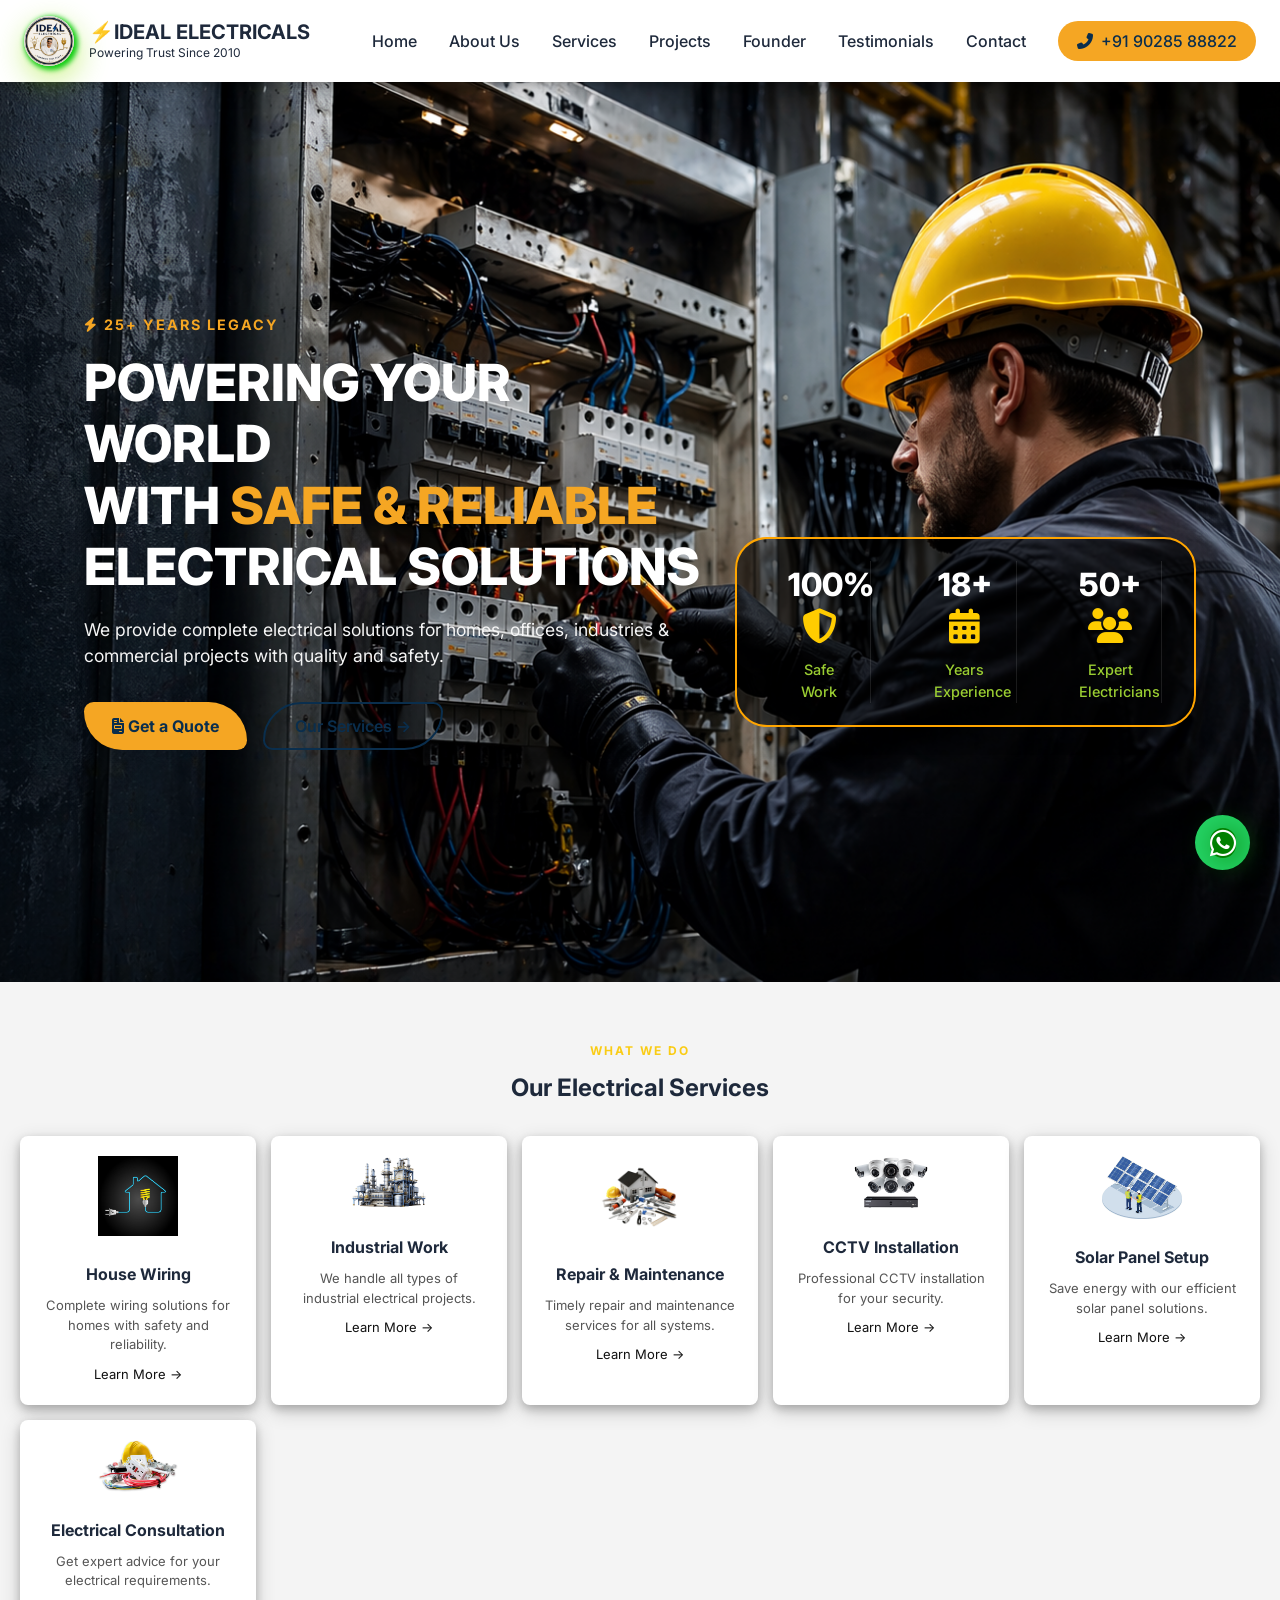
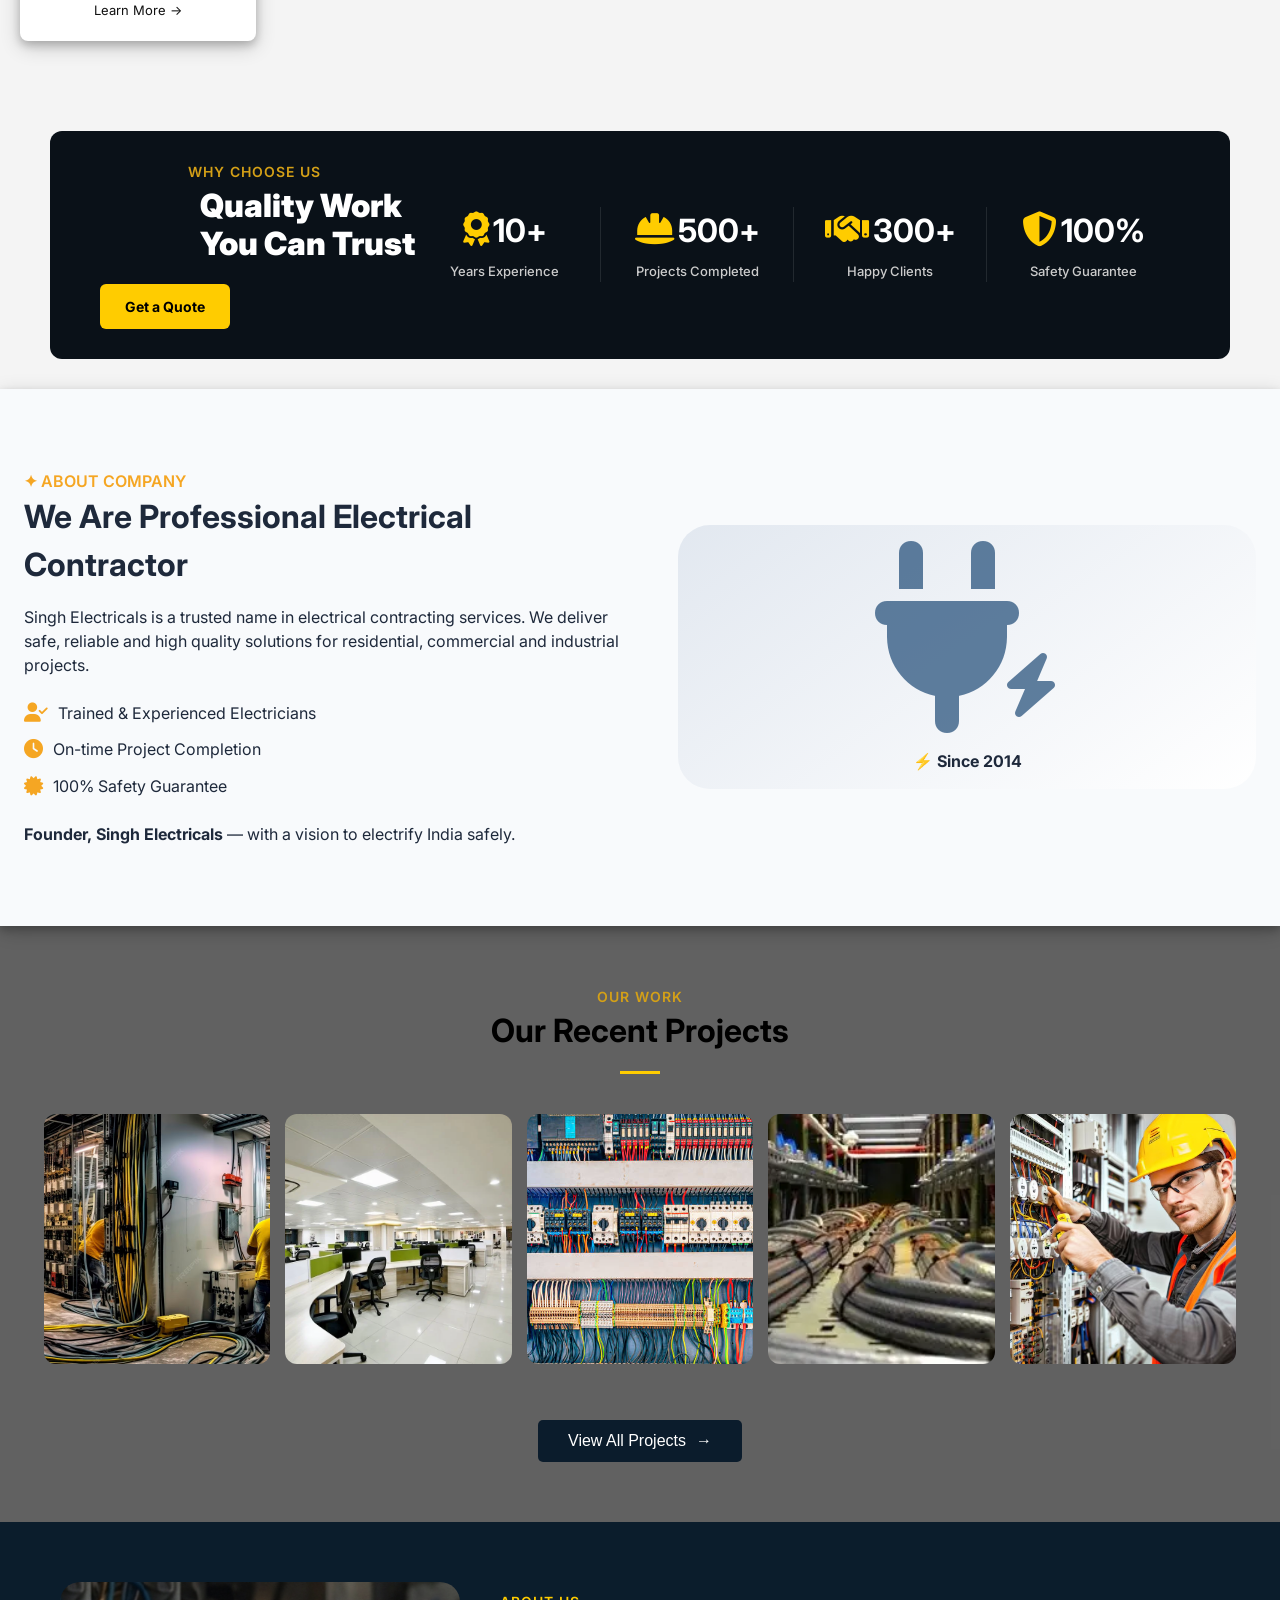
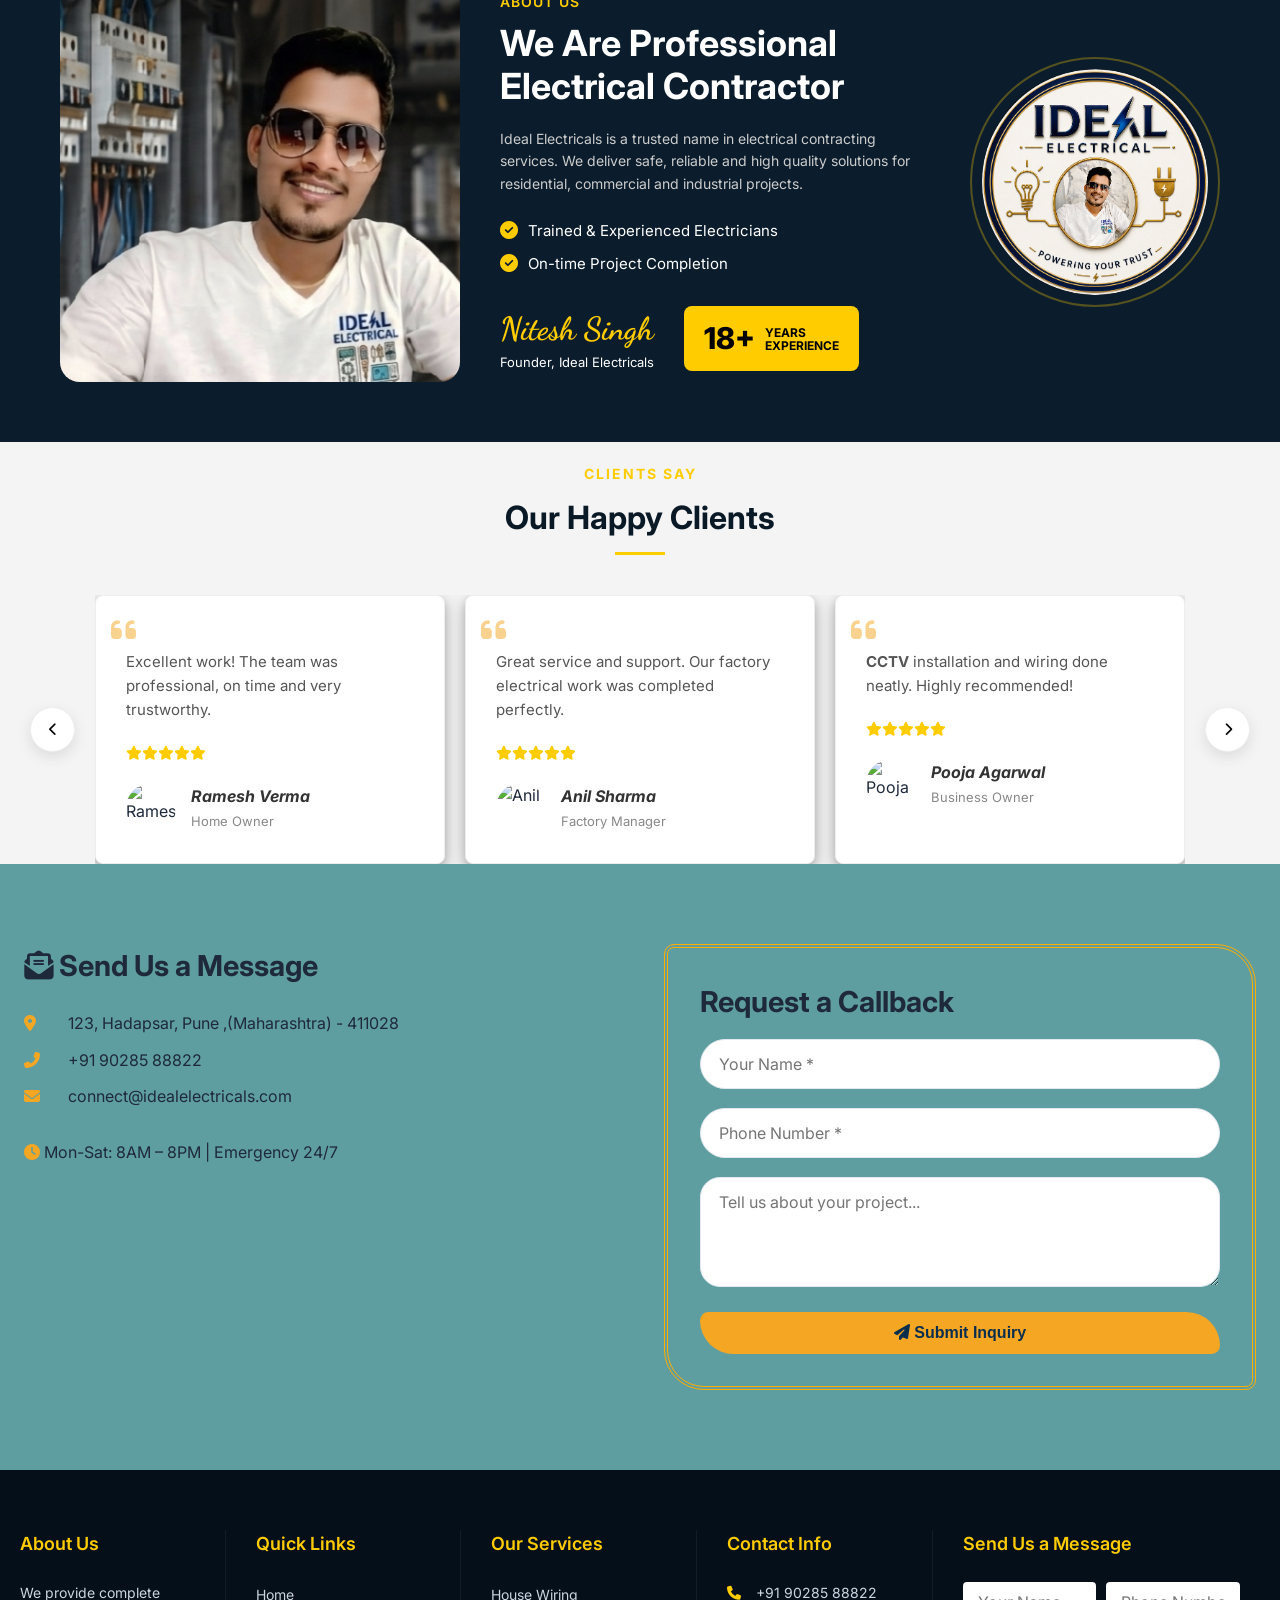
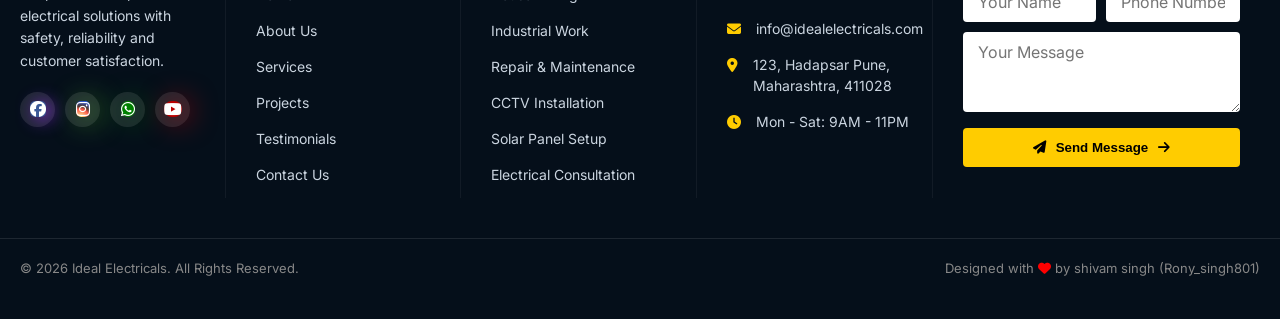
==== commit bc860881: "Update index.html" ====
--- a/index.html
+++ b/index.html
@@ -28,7 +28,7 @@
                     <img src="image/ideal logo.png" alt="Logo" class="logo-img">
                     <div class="logo-text">
                         <h1>⚡IDEAL ELECTRICALS</h1>
-                        <span>Powering Trust Since 2014</span>
+                        <span>Powering Trust Since 2010</span>
                     </div>
                 </div>
 
@@ -369,9 +369,9 @@
                     <h3>About Us</h3>
                     <p>We provide complete electrical solutions with safety, reliability and customer satisfaction.</p>
                     <div class="social-icons">
-                        <a href="#"><i class="fab fa-facebook-f"></i></a>
-                        <a href="#"><i class="fab fa-instagram"></i></a>
-                        <a href="#"><i class="fab fa-whatsapp"></i></a>
+                        <a href="https://www.facebook.com/share/17bK1p6fCD/"><i class="fab fa-facebook-f"></i></a>
+                        <a href="https://www.instagram.com/nks985_?igsh=MW05NnY3bnh4cWJldQ=="><i class="fab fa-instagram"></i></a>
+                        <a href="https://wa.me/+919028588822"><i class="fab fa-whatsapp"></i></a>
                         <a href="#"><i class="fab fa-youtube"></i></a>
                     </div>
                 </div>
@@ -416,7 +416,7 @@
                     </div>
                     <div class="contact-item">
                         <i class="fas fa-clock"></i>
-                        <span>Mon - Sat: 9AM - 7PM</span>
+                        <span>Mon - Sat: 9AM - 11PM</span>
                     </div>
                 </div>
 
@@ -452,4 +452,4 @@
     </body>
 
 
-    </html>+    </html>
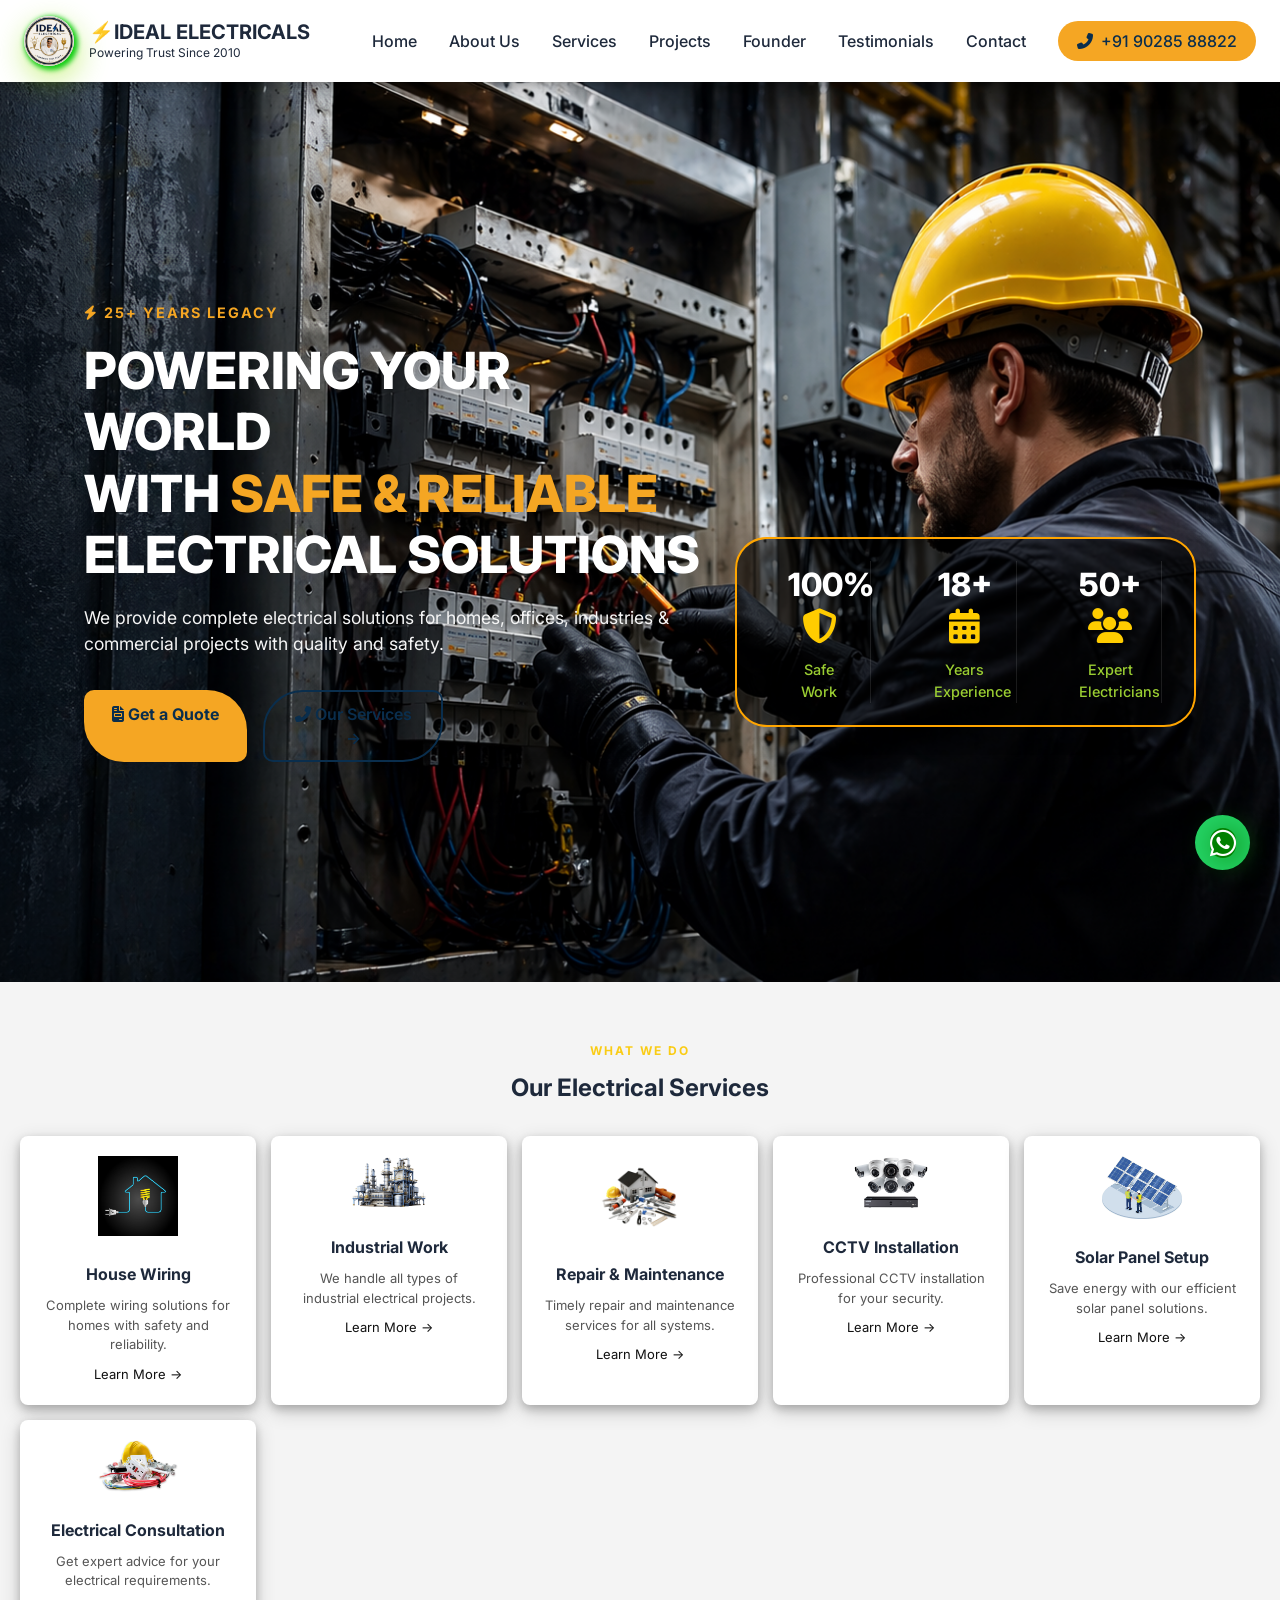
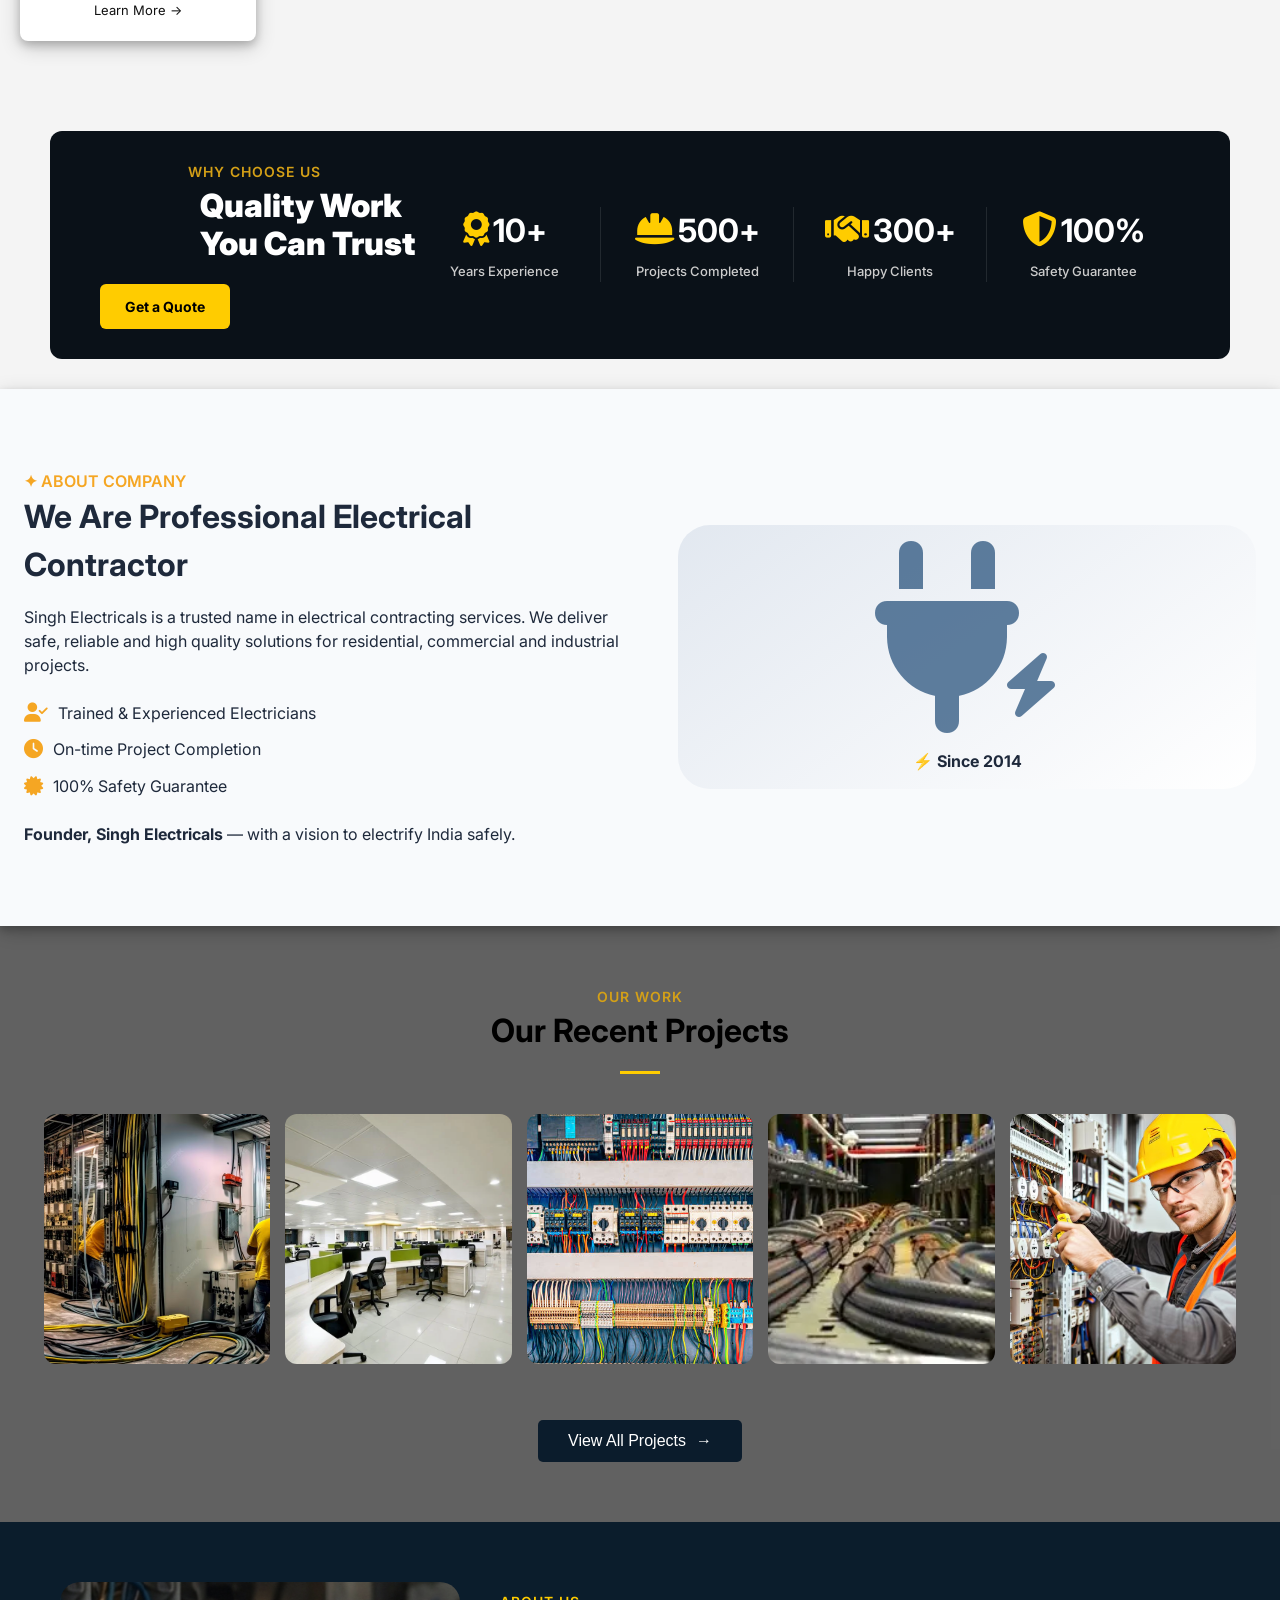
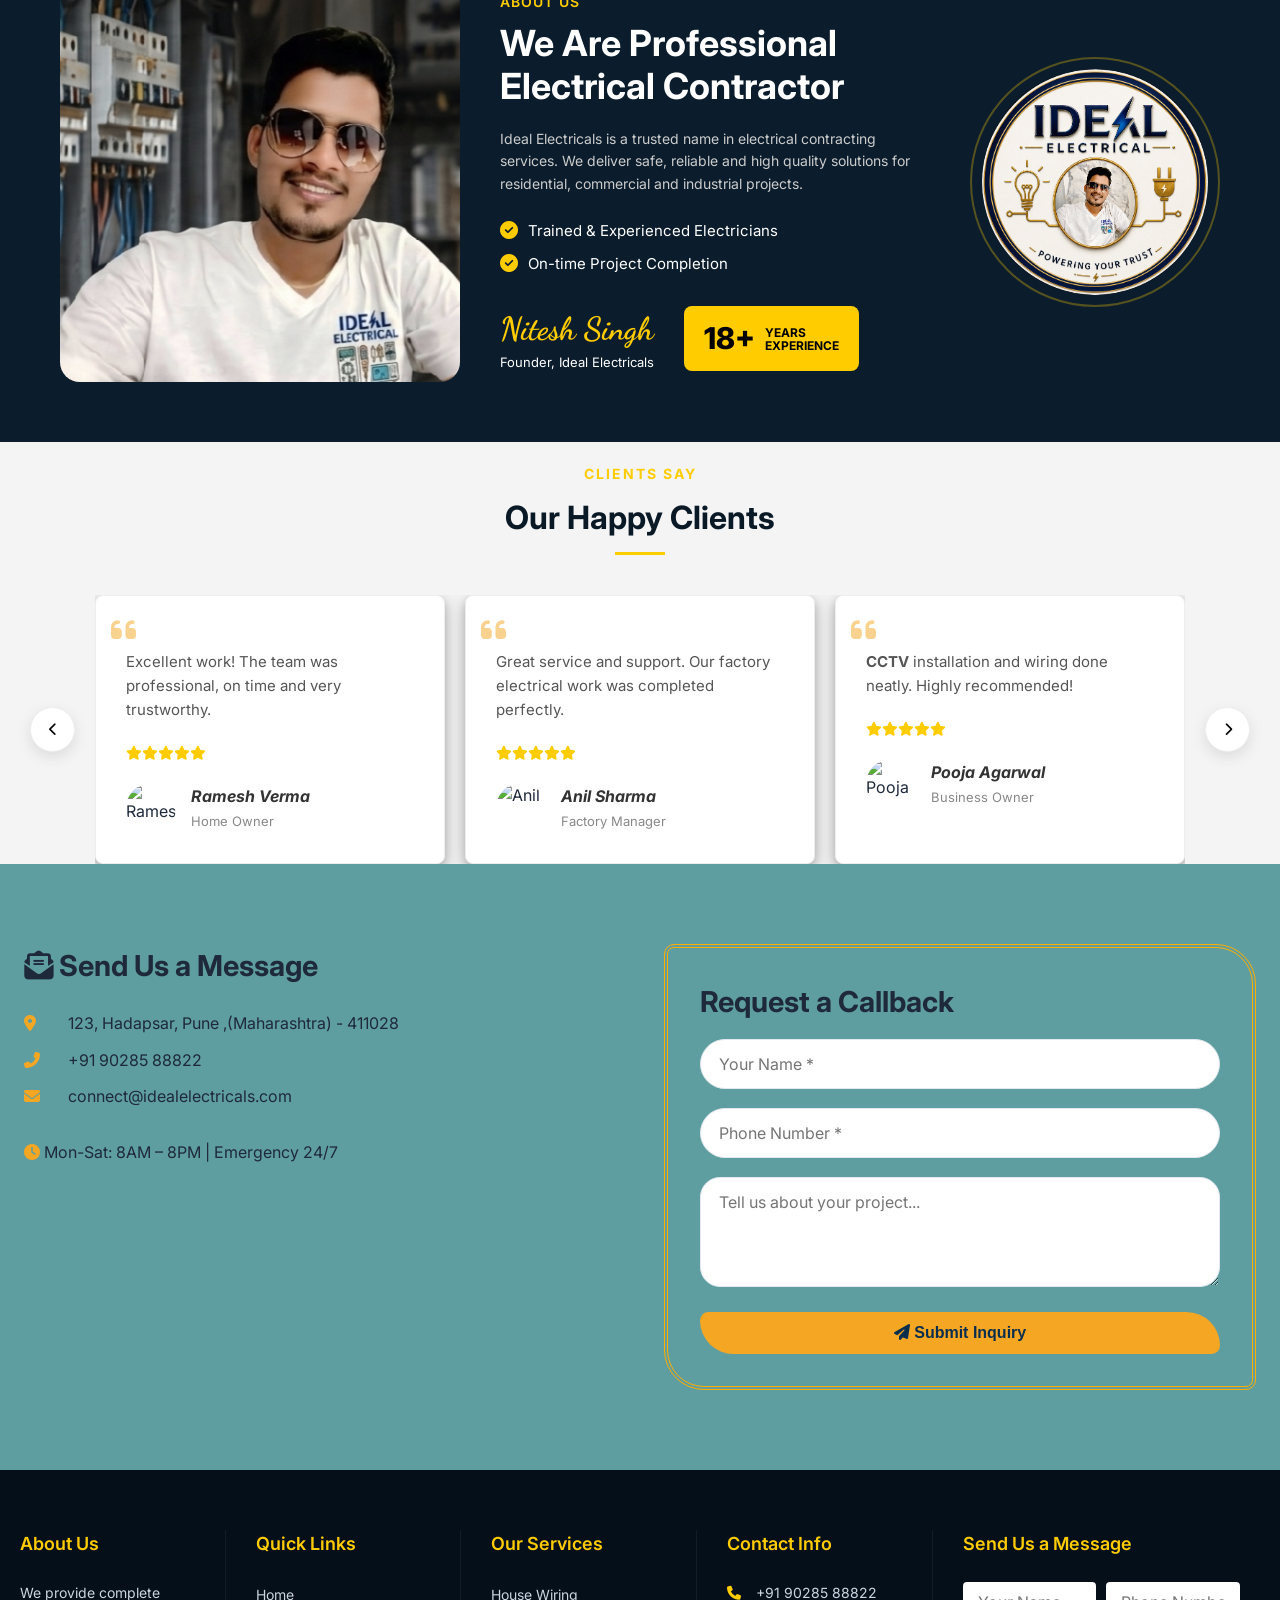
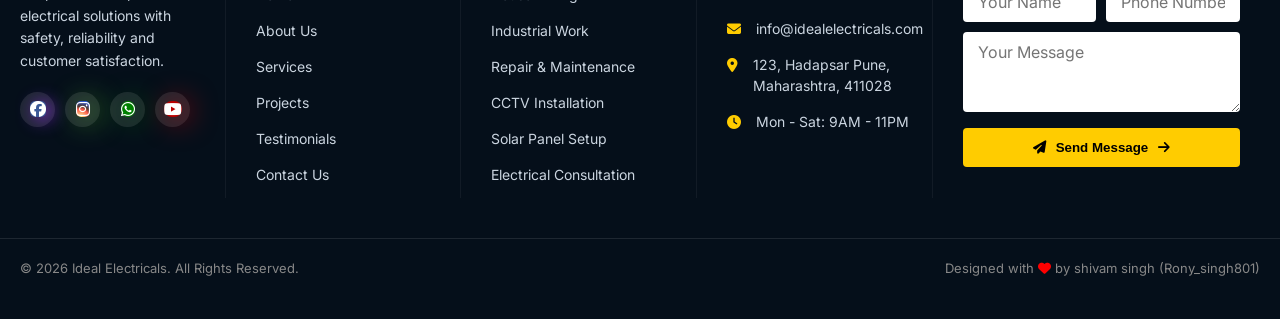
==== commit 2724d1f4: "Update services link to include phone icon" ====
--- a/index.html
+++ b/index.html
@@ -59,7 +59,7 @@
                     <p>We provide complete electrical solutions for homes, offices, industries & commercial projects with quality and safety.</p>
                     <div class="btn-group ">
                         <a href="#contact " class="btn-gold "><i class="fas fa-file-invoice "></i> Get a Quote</a>
-                        <a href="#services " class="btn-outline ">Our Services →</a>
+                        <a href="#services " class="btn-outline "><i class="fas fa-phone-alt"></i> Our Services →</a>
                     </div>
                 </div>
                 <div class="stats-row ">
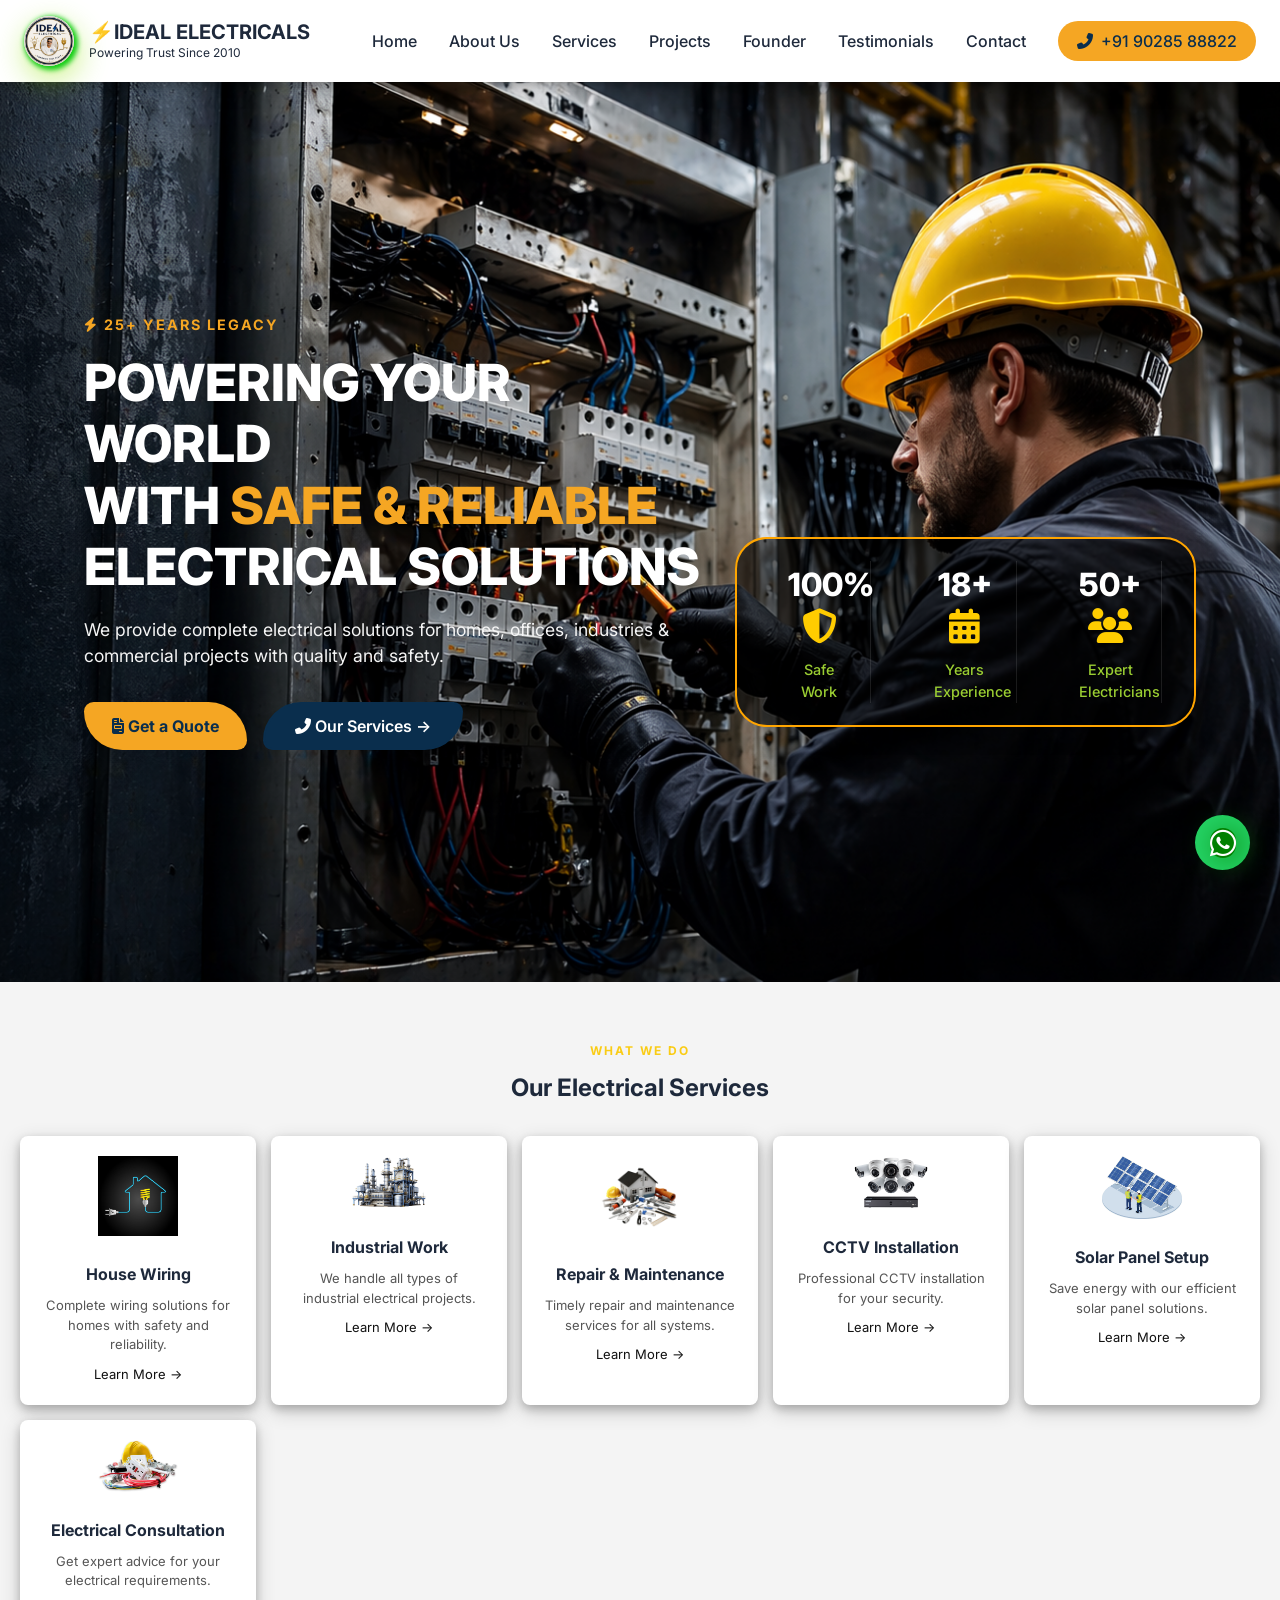
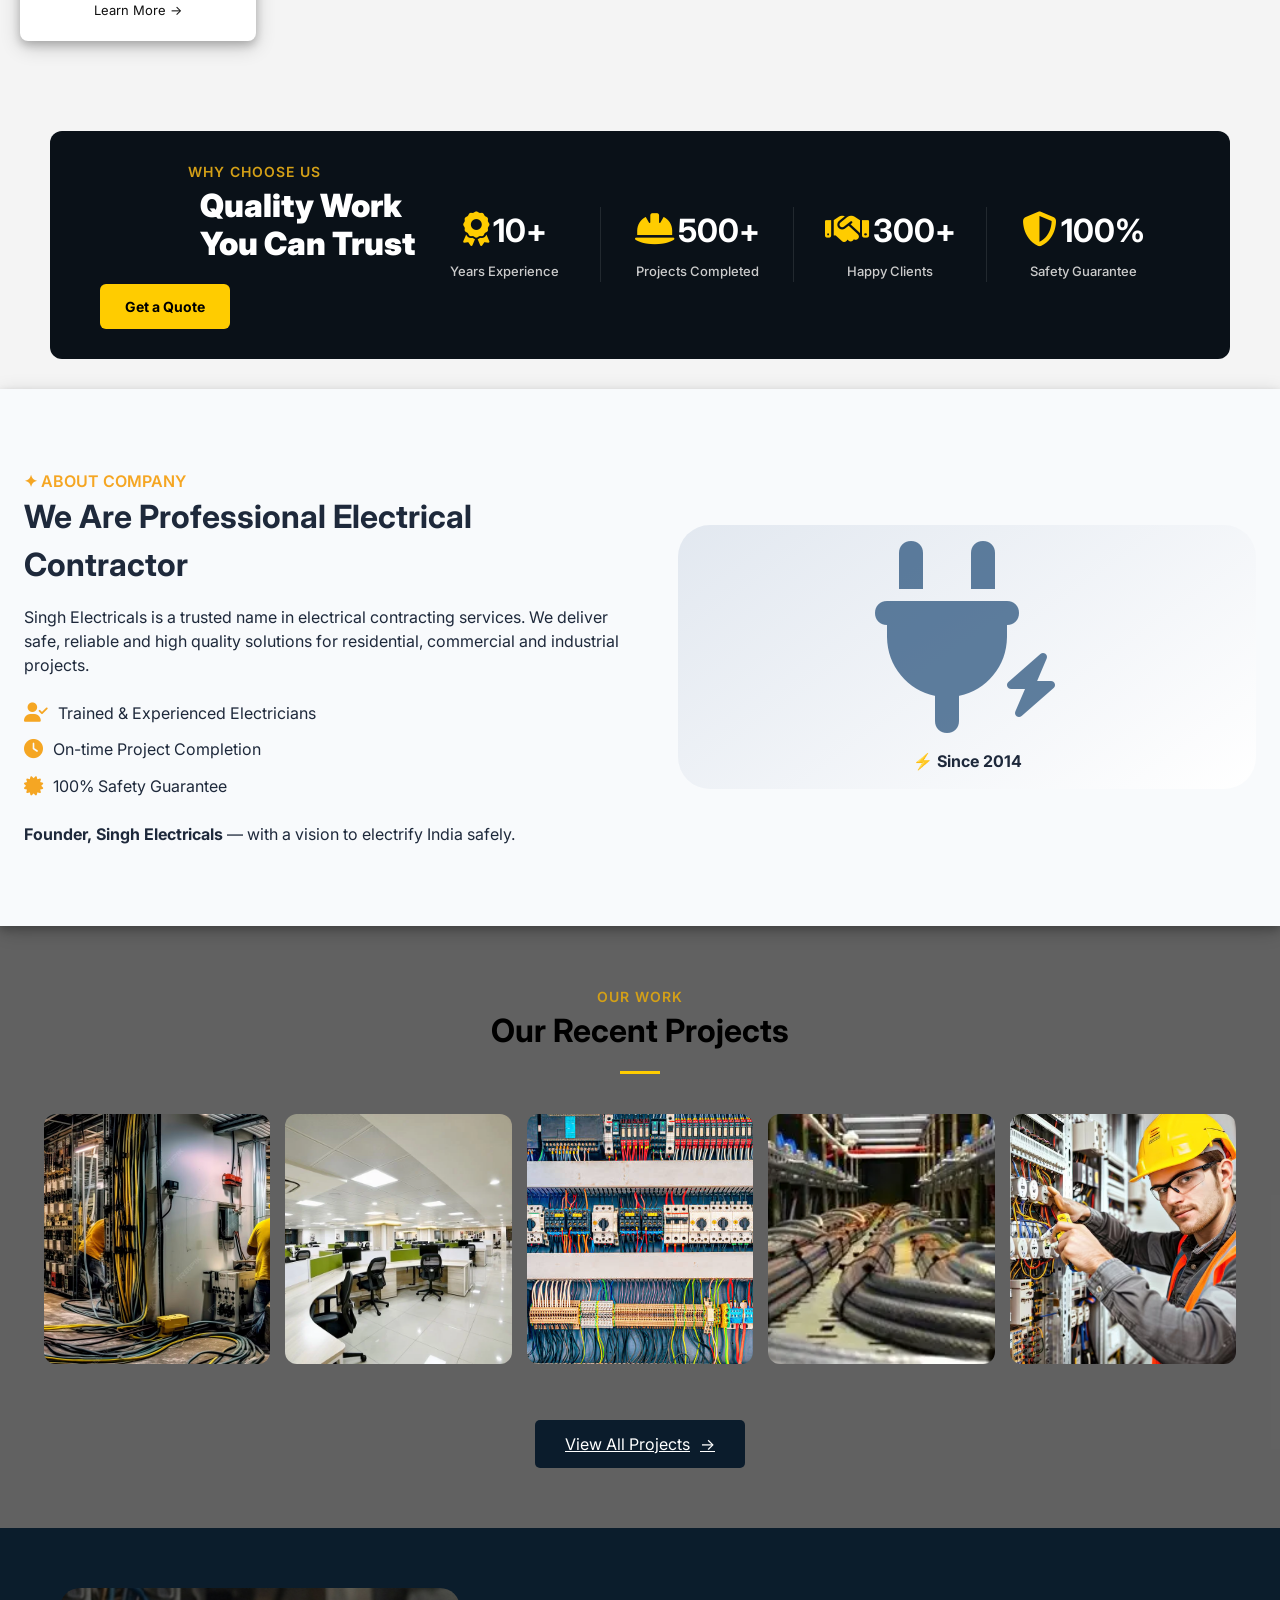
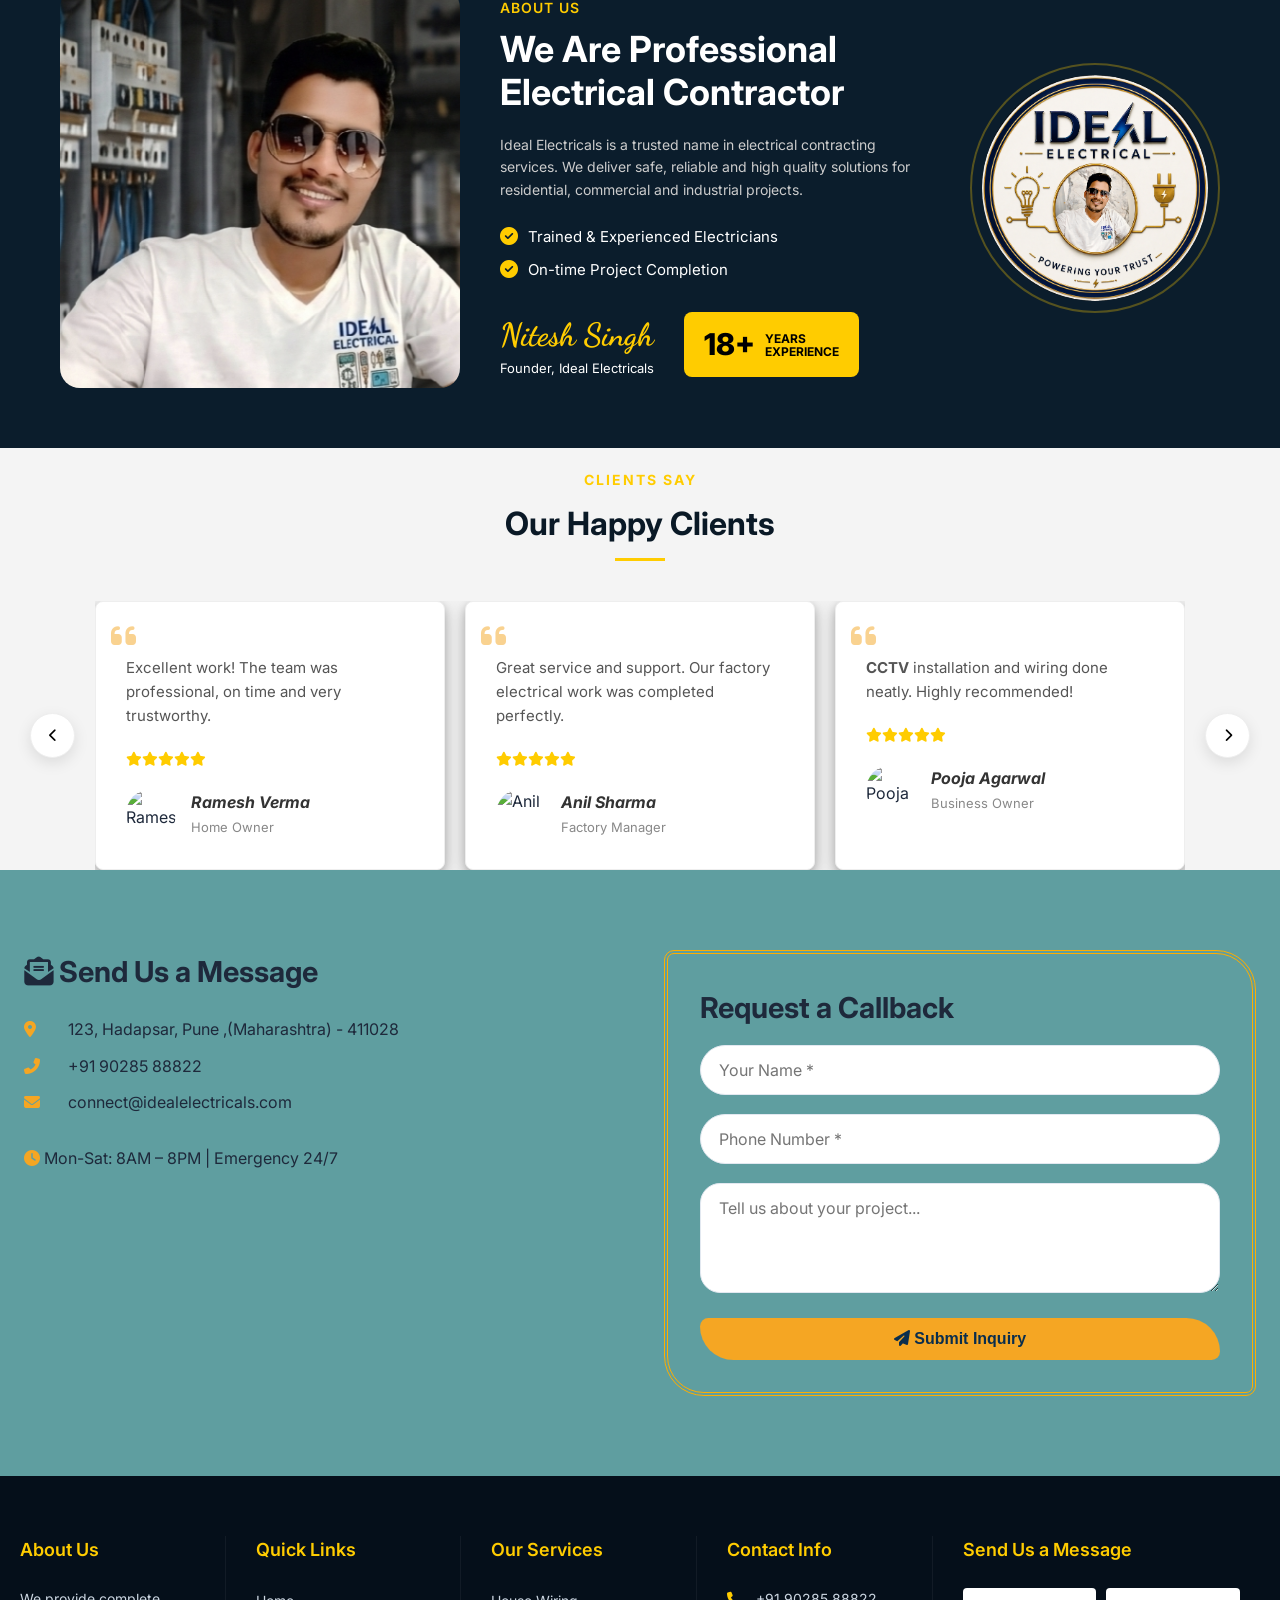
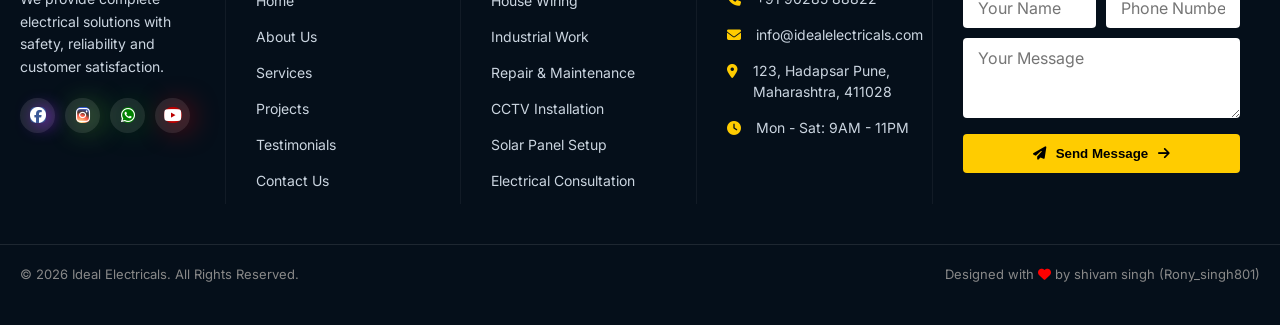
==== commit 646186b3: "Replace button with link for 'View All Projects'" ====
--- a/index.html
+++ b/index.html
@@ -224,9 +224,11 @@
 
             </div>
 
-            <div class="button-container">
-                <button class="view-all-btn ">View All Projects <span>&rarr;</span></button>
-            </div>
+           <div class="button-container">
+            <a href="project.html" class="view-all-btn">
+        View All Projects <span>&rarr;</span>
+    </a>
+        </div>
             </div>
         </section>
 
--- a/style.css
+++ b/style.css
@@ -55,7 +55,7 @@
 @media (max-width: 768px) {
     .nav-links {
         display: none;
-        /* Default mein menu chhupa rahega */
+       
         flex-direction: column;
         position: absolute;
         top: 70px;
@@ -65,7 +65,7 @@
         padding: 20px;
         box-shadow: 0 5px 10px rgba(0, 0, 0, 0.1);
     }
-    /* Jab JS se 'active' class add hogi tab menu dikhega */
+    
     .nav-links.active {
         display: flex;
     }
@@ -78,14 +78,14 @@
 }
 
 
-/* Logo container ko flexbox banayenge taaki image aur text side-by-side rahein */
+
 
 .logo {
     display: flex;
     align-items: center;
-    /* Vertical alignment center ke liye */
+   
     gap: 15px;
-    /* Image aur text ke beech thodi jagah */
+   
 }
 
 
@@ -93,34 +93,34 @@
 
 .logo-img {
     height: 50px;
-    /* Navbar ke hisaab se height adjust karein */
+   
     width: auto;
-    /* Width apne aap adjust ho jayegi ratio ke hisaab se */
+  
     border-radius: 50%;
-    /* Image gol dikhegi */
+  
     object-fit: cover;
-    /* Image cut na ho */
+   
     border: 1px solid #ddd;
-    /* Halka border agar image light background par hai */
-}
-
-
-/* Puraane logo text container ka style taaki font issues na hon */
+   
+}
+
+
+
 
 .logo-text {
     display: flex;
     flex-direction: column;
-    /* H1 upar aur SPAN niche */
+  
     justify-content: center;
 }
 
 
-/* Puraane HTML se spacing issues the, unhe theek karne ke liye */
+
 
 .logo h1 {
     margin: 0;
     font-size: 20px;
-    /* Agar bada lage toh kam karein */
+   
     line-height: 1.2;
 }
 
@@ -155,25 +155,7 @@
 }
 
 
-/*
-.logo h1 {
-    font-size: 1.7rem;
-    font-weight: 800;
-    background: linear-gradient(135deg, #0a2e4d 0%, #1e4a76 100%);
-    background-clip: text;
-    -webkit-background-clip: text;
-    color: transparent;
-    letter-spacing: -0.5px;
-}
-
-.logo span {
-    font-size: 0.9rem;
-    font-weight: 500;
-    color: var(--accent-gold);
-    display: block;
-    line-height: 1.2;
-}
-*/
+
 
 .nav-links {
     display: flex;
@@ -245,12 +227,12 @@
 }
 
 .btn-outline {
-    background: transparent;
+     background: var(--primary-dark);
     border: 2px solid var(--primary-dark);
-    color: var(--primary-dark);
+    color: white;
     padding: 10px 26px;
     border-radius: 40px 10px;
-    width: 180px;
+    width: 200px;
     display: inline-block;
     text-align: center;
     font-weight: 600;
@@ -295,10 +277,7 @@
 .hero-badge {
     color: var(--accent-gold);
     font-weight: 700;
-    /*order: 2px solid;
-    padding: 10px 26px;
-    border-radius: 40px;
-     width: 250px;*/
+    
     text-transform: uppercase;
     letter-spacing: 2px;
     font-size: 0.9rem;
@@ -365,7 +344,7 @@
 @media (max-width: 1024px) {
     .hero-grid {
         flex-direction: column;
-        /* Content aur Stats ek ke niche ek */
+       
         text-align: center;
     }
     .hero {
@@ -402,7 +381,7 @@
 @media (max-width: 480px) {
     .stats-row {
         grid-template-columns: 1fr;
-        /* Sab kuch ek ke niche ek */
+      
     }
     .hero-badge {
         font-size: 0.8rem;
@@ -410,7 +389,7 @@
     .btn-gold,
     .btn-outline {
         width: 100%;
-        /* Full width buttons for easy clicking */
+        
         text-align: center;
     }
 }
@@ -483,7 +462,7 @@
 
 .stats-container {
     background-color: #0a1118;
-    /* Dark Navy Background */
+   
     color: white;
     padding: 30px 50px;
     margin: 30px 50px;
@@ -546,14 +525,14 @@
 @media (max-width: 768px) {
     .main-headingg {
         font-size: 28px;
-        /* Mobile par font chota */
+      
         left: 0;
-        /* Mobile par left 100px hata dein, varna text cut jayega */
+       
         text-align: center;
-        /* Mobile par center alignment zyada achha lagta hai */
+      
         margin: 0 auto 20px;
         padding: 0 15px;
-        /* Side se thodi jagah */
+      
     }
 }
 
@@ -598,7 +577,7 @@
     text-align: center;
     padding: 0 20px;
     border-right: 1px solid rgba(255, 255, 255, 0.1);
-    /* Vertical Dividers */
+   
     width: 25%;
 }
 
@@ -762,7 +741,7 @@
 
 .quote-icon {
     color: #fff9e6;
-    /* Light yellow for big quote */
+  
     font-size: 40px;
     position: absolute;
     top: 20px;
@@ -838,7 +817,7 @@
 
 .sub-heading {
     color: #d4a017;
-    /* Golden yellow color */
+   
     font-weight: 600;
     font-size: 14px;
     letter-spacing: 1px;
@@ -848,7 +827,7 @@
 .main-heading {
     font-size: 32px;
     color: black;
-    /* Dark blue/black */
+
     font-weight: 700;
 }
 
@@ -868,29 +847,29 @@
     gap: 15px;
     flex-wrap: nowrap;
     overflow-x: auto;
-    /* Mobile par scrollable rahega */
+   
     padding-bottom: 20px;
 }
 
 .project-card {
     min-width: 200px;
-    /* Minimum width for images */
+    
     flex: 1;
 }
 
 .project-card img {
     width: 100%;
     height: 250px;
-    /* Fixed height like in screenshot */
+   
     object-fit: cover;
     border-radius: 12px;
-    /* Smooth rounded corners */
+   
     transition: transform 0.3s ease;
 }
 
 .project-card img:hover {
     transform: scale(1.03);
-    /* Hover effect */
+    
 }
 
 .button-container {
@@ -899,7 +878,7 @@
 
 .view-all-btn {
     background-color: #0b1c2c;
-    /* Dark theme button */
+    
     color: white;
     padding: 12px 30px;
     border: none;
@@ -955,13 +934,13 @@
 @media (max-width: 1024px) {
     .testimonial-container {
         flex-wrap: wrap;
-        /* Cards niche shift hone lagenge */
+      
         justify-content: center;
         gap: 15px;
     }
     .testimonial-card {
         width: 45%;
-        /* Ek line mein 2 cards dikhenge */
+       
     }
     .header h2 {
         font-size: 28px;
@@ -974,21 +953,21 @@
 @media (max-width: 768px) {
     .slider-wrapper {
         flex-direction: column;
-        /* Buttons aur Cards upar-niche ho jayenge */
+       
     }
     .nav-btn {
         display: none;
-        /* Mobile par swipe hota hai, buttons hata sakte hain ya chote kar sakte hain */
+      
     }
     .testimonial-container {
         flex-direction: column;
-        /* Cards ek ke niche ek aayenge */
+      
         align-items: center;
         width: 100%;
     }
     .testimonial-card {
         width: 90%;
-        /* Card mobile screen ki puri width lega */
+       
         padding: 20px;
     }
     .header h2 {
@@ -1020,9 +999,9 @@
 
 :root {
     --dark-bg: #0b1522;
-    /* Dark blue background */
+  
     --yellow: #ffcc00;
-    /* Yellow theme color */
+    
     --text-white: #ffffff;
 }
 
@@ -1177,17 +1156,67 @@
 
 /* Mobile Responsive */
 
-@media (max-width: 992px) {
+
+
+@media (max-width: 1024px) {
+    .container-founder {
+        gap: 30px;
+    }
+    .founder-image img {
+        width: 320px;
+    }
+    .founder-content h1 {
+        font-size: 30px;
+    }
+}
+
+
+/* --- Mobile View (Max 768px) --- */
+
+@media (max-width: 768px) {
+    .founder-section {
+        padding: 40px 0;
+    }
     .container-founder {
         flex-direction: column;
         text-align: center;
     }
+    .founder-image img {
+        width: 280px;
+        margin: 0 auto;
+    }
     .features-founder li {
         justify-content: center;
     }
     .founder-info {
         flex-direction: column;
-        gap: 20px;
+        gap: 25px;
+    }
+    .founder-logo-area {
+        margin-top: 30px;
+    }
+    .circular-logo-container {
+        width: 180px;
+        height: 180px;
+    }
+}
+
+
+/* --- Very Small Mobile (Max 480px) --- */
+
+@media (max-width: 480px) {
+    .founder-content h1 {
+        font-size: 24px;
+    }
+    .description {
+        font-size: 13px;
+    }
+    .experience-badge {
+        width: 100%;
+        justify-content: center;
+    }
+    .signature {
+        font-size: 28px;
     }
 }
 
@@ -1286,14 +1315,14 @@
     flex: 1;
     min-width: 200px;
     border-right: 1px solid rgba(255, 255, 255, 0.05);
-    /* Divider */
+ 
     padding-right: 20px;
 }
 
 .footer-col:last-child {
     border-right: none;
     flex: 1.5;
-    /* Form column takes more space */
+  
 }
 
 .footer-col h3 {
@@ -1563,4 +1592,4 @@
     color: var(--primary-dark);
     text-decoration: none;
     border-bottom: 2px solid var(--accent-gold);
-}+}
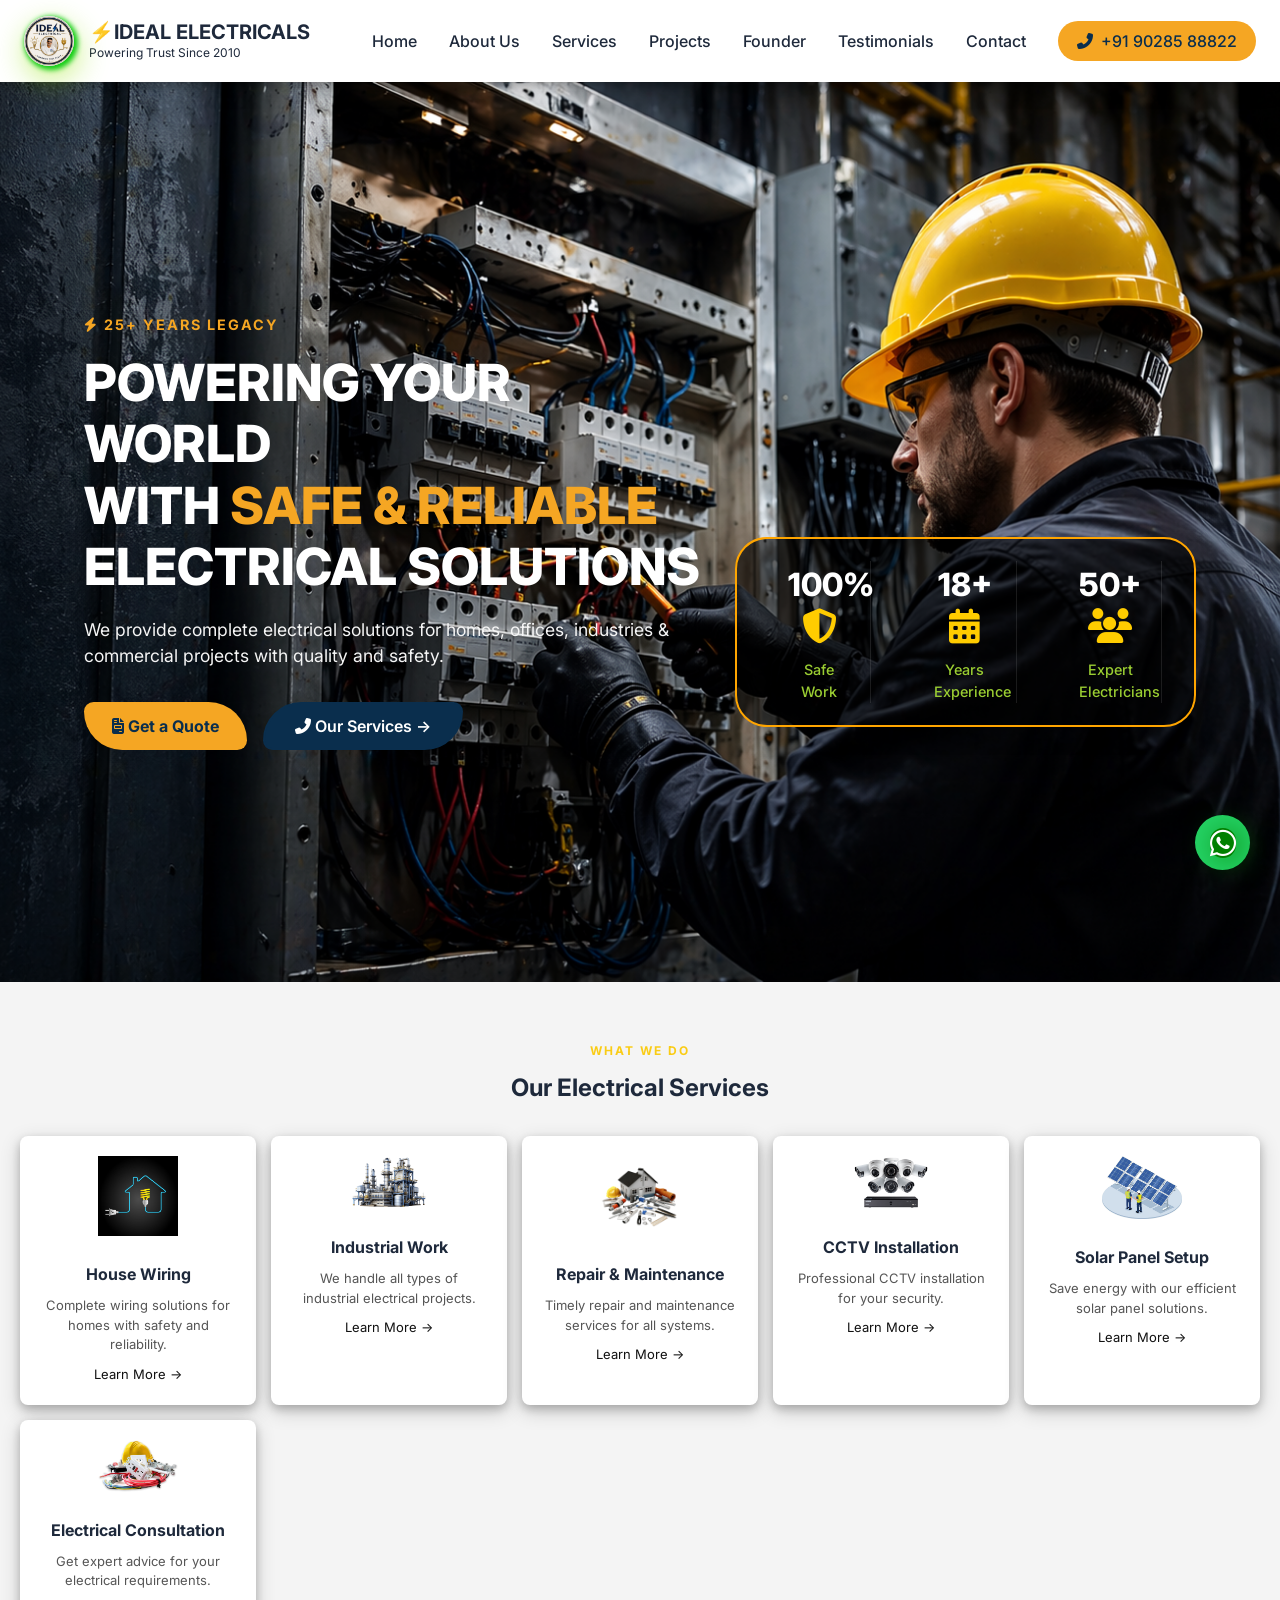
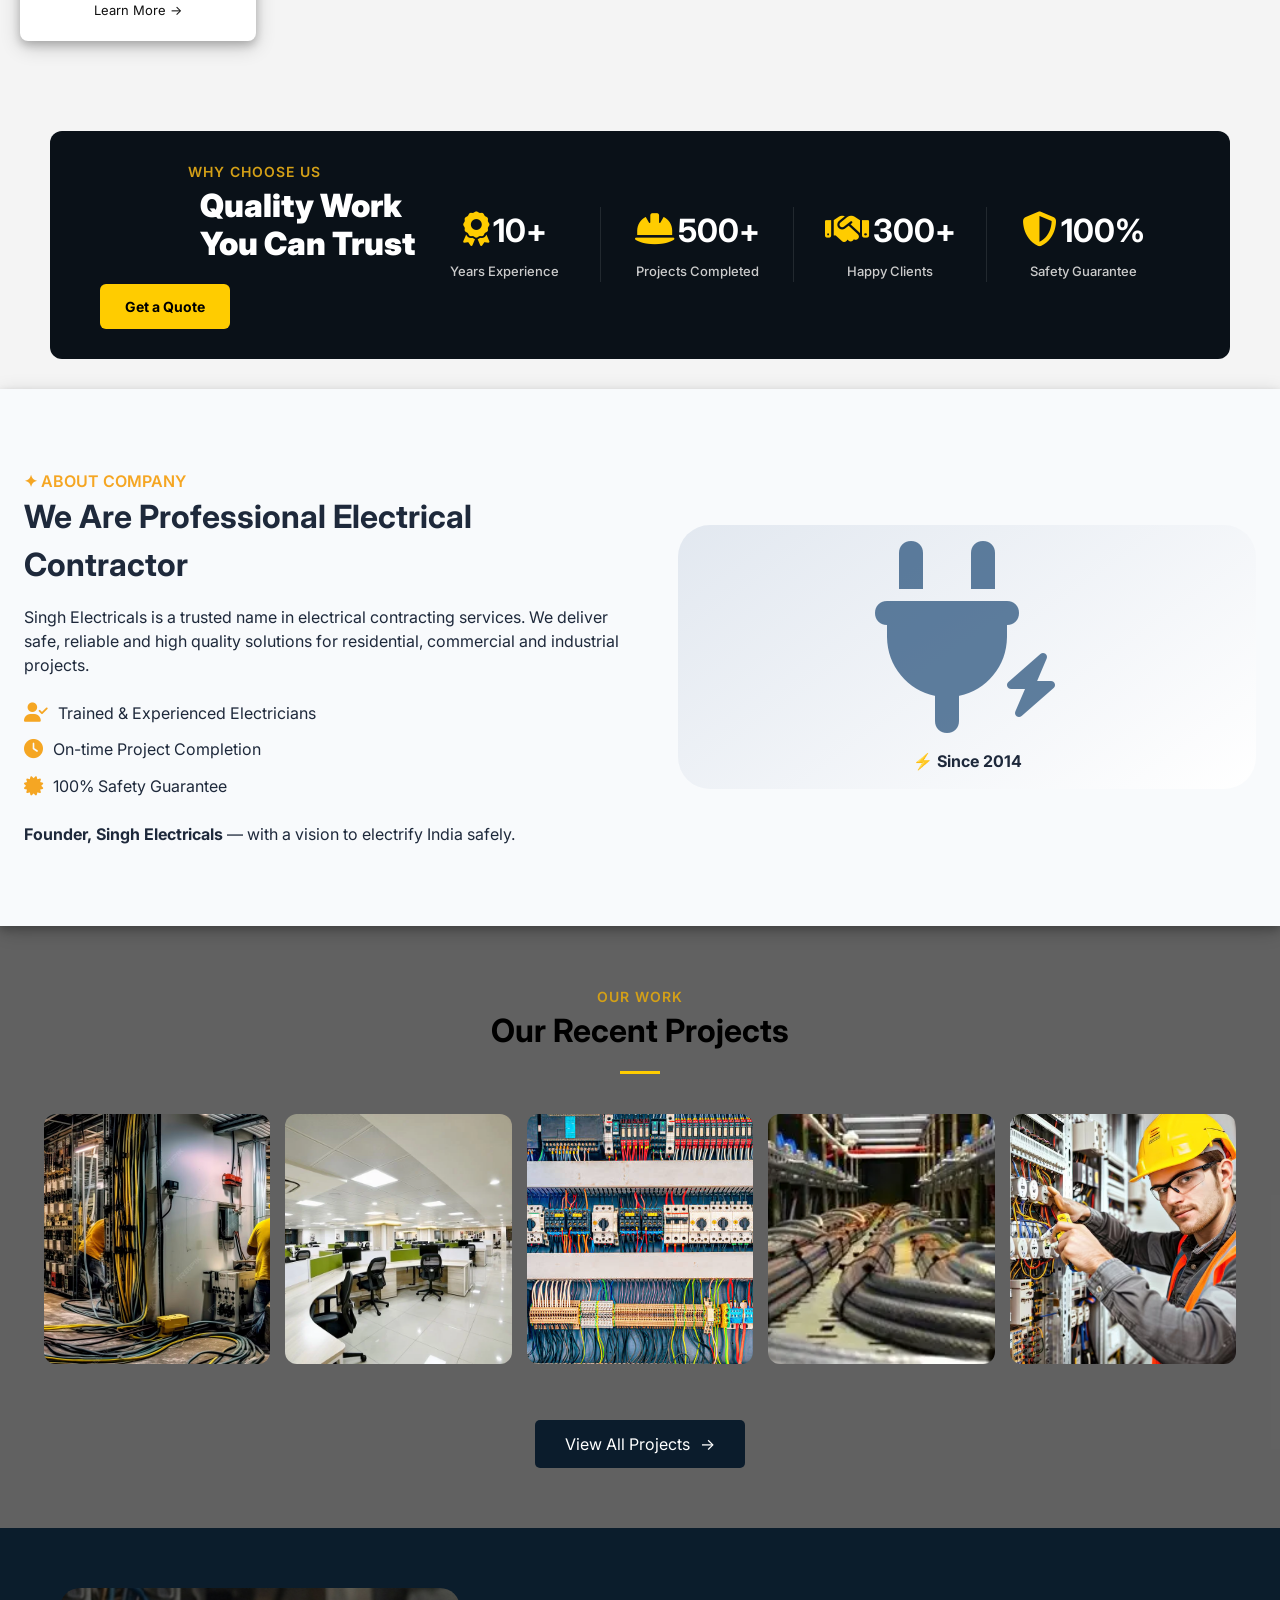
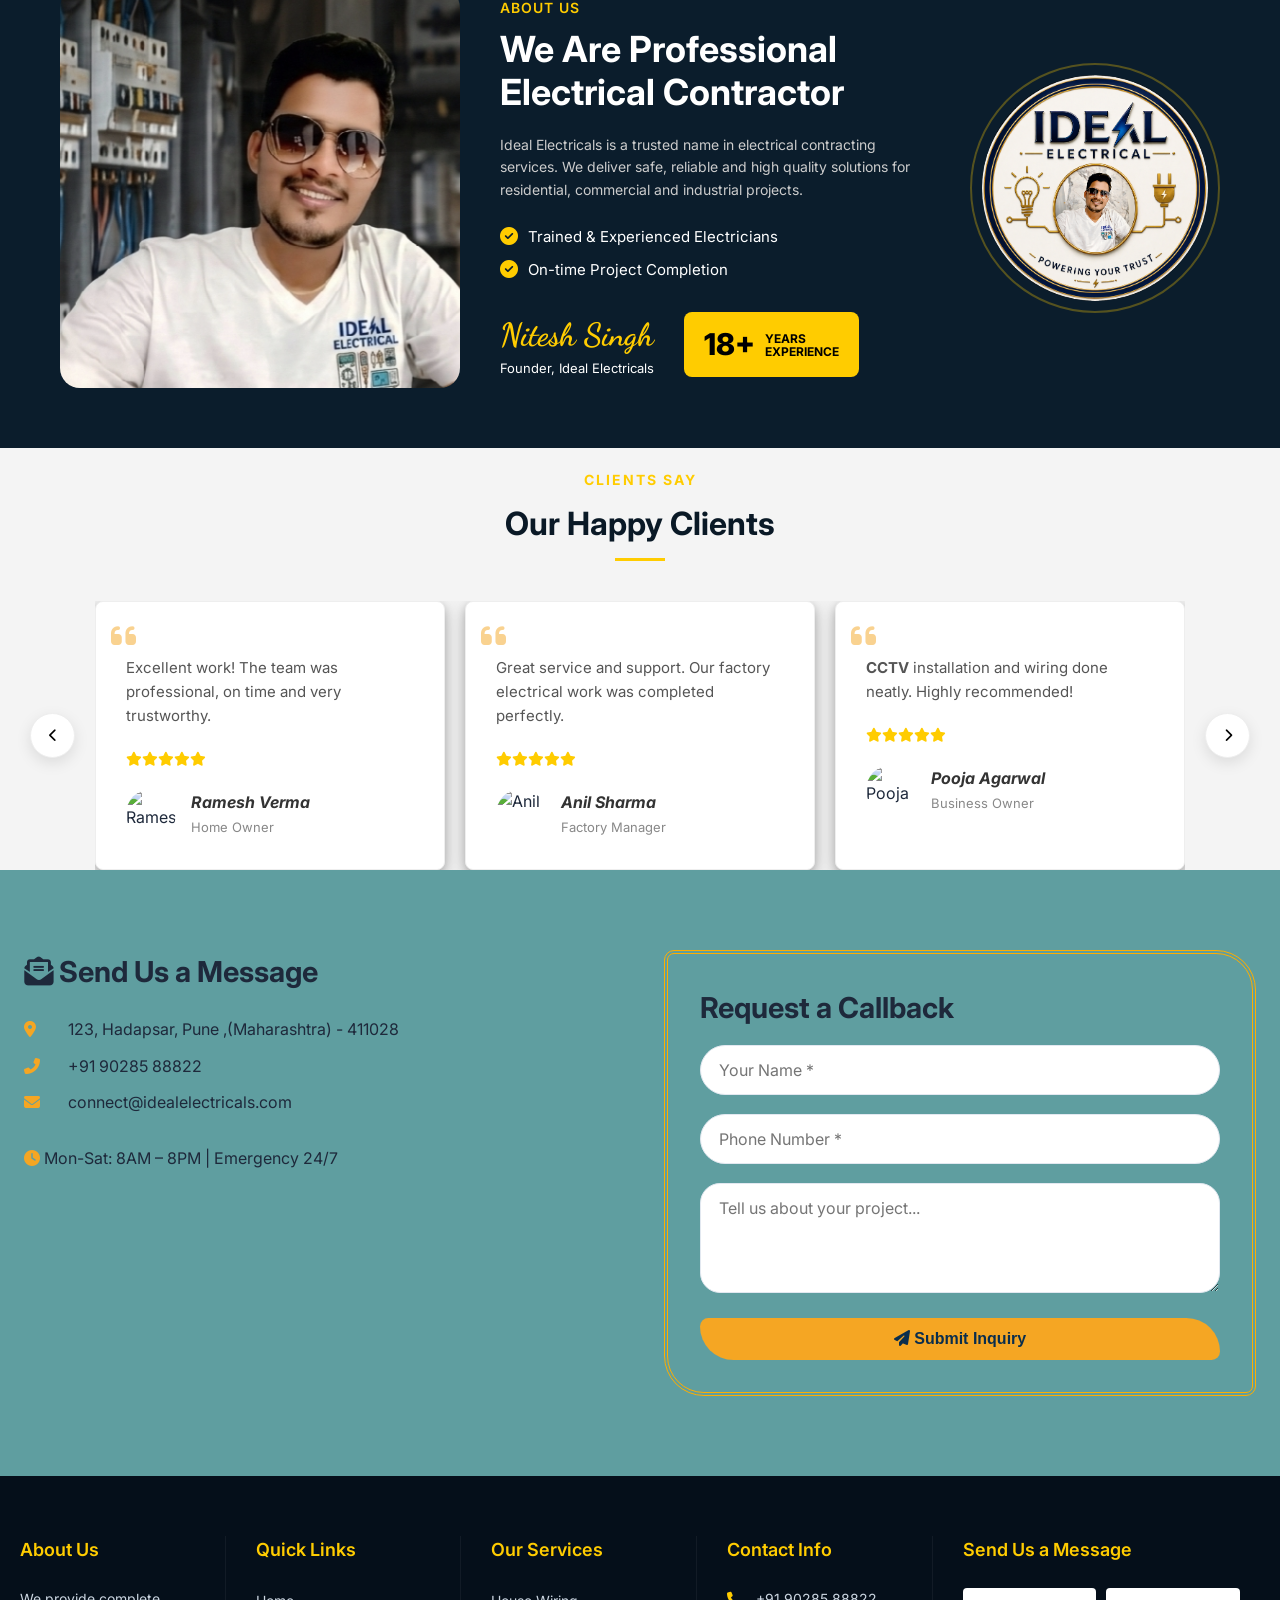
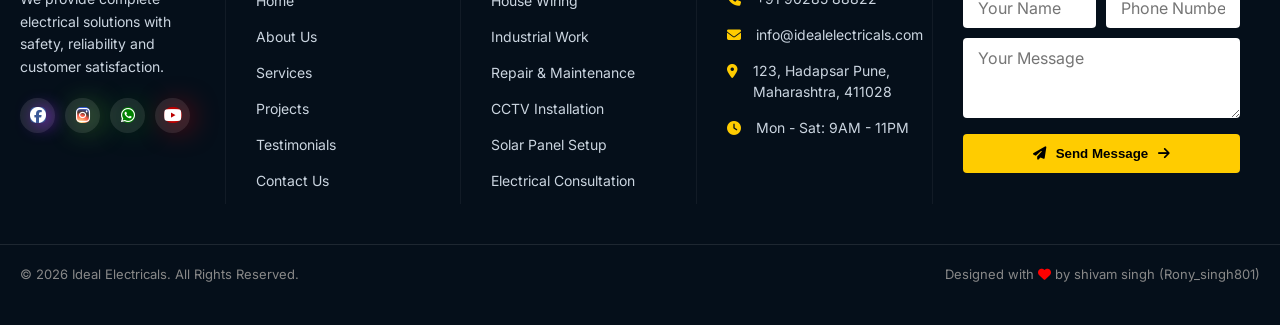
==== commit 0da89b51: "Update index.html" ====
--- a/index.html
+++ b/index.html
@@ -90,49 +90,48 @@
             <div class="cards ">
 
                 <div class="card ">
-                    <img src="image/home wiring.png " ">
+                <img src="image/home wiring.png " ">
                 <h3>House Wiring</h3>
                 <p>Complete wiring solutions for homes with safety and reliability.</p>
-                <a href="# ">Learn More →</a>
+                <a href="house-wiring.html ">Learn More →</a>
             </div>
 
             <div class="card ">
                 <img src="image/indsrtial.png ">
                 <h3>Industrial Work</h3>
                 <p>We handle all types of industrial electrical projects.</p>
-                <a href="# ">Learn More →</a>
+                <a href="industrial-work.html ">Learn More →</a>
             </div>
 
             <div class="card ">
                 <img src="image/Repair & Maintenance.png ">
                 <h3>Repair & Maintenance</h3>
                 <p>Timely repair and maintenance services for all systems.</p>
-                <a href="# ">Learn More →</a>
+                <a href="Repair&maintenance.html ">Learn More →</a>
             </div>
 
             <div class="card ">
                 <img src="image/CCTV.png ">
                 <h3>CCTV Installation</h3>
                 <p>Professional CCTV installation for your security.</p>
-                <a href="# ">Learn More →</a>
+                <a href="CCTv-Installation.html ">Learn More →</a>
             </div>
 
             <div class="card ">
                 <img src="image/solar pannel.png ">
                 <h3>Solar Panel Setup</h3>
                 <p>Save energy with our efficient solar panel solutions.</p>
-                <a href="# ">Learn More →</a>
+                <a href="solar-panel-setup.html ">Learn More →</a>
             </div>
 
             <div class="card ">
                 <img src="image/electrical.png ">
                 <h3>Electrical Consultation</h3>
                 <p>Get expert advice for your electrical requirements.</p>
-                <a href="# ">Learn More →</a>
+                <a href="electrical-consultation.html ">Learn More →</a>
             </div>
 
         </div>
-
     </section>
 
     <!-- STATS SECTION -->
--- a/style.css
+++ b/style.css
@@ -878,7 +878,6 @@
 
 .view-all-btn {
     background-color: #0b1c2c;
-    
     color: white;
     padding: 12px 30px;
     border: none;
@@ -889,10 +888,12 @@
     align-items: center;
     gap: 10px;
     transition: background 0.3s ease;
+    text-decoration-line: none;
 }
 
 .view-all-btn:hover {
-    background-color: #1a2e44;
+    background-color: #e6b800;
+    transform: translateY(-2px);
 }
 
 
